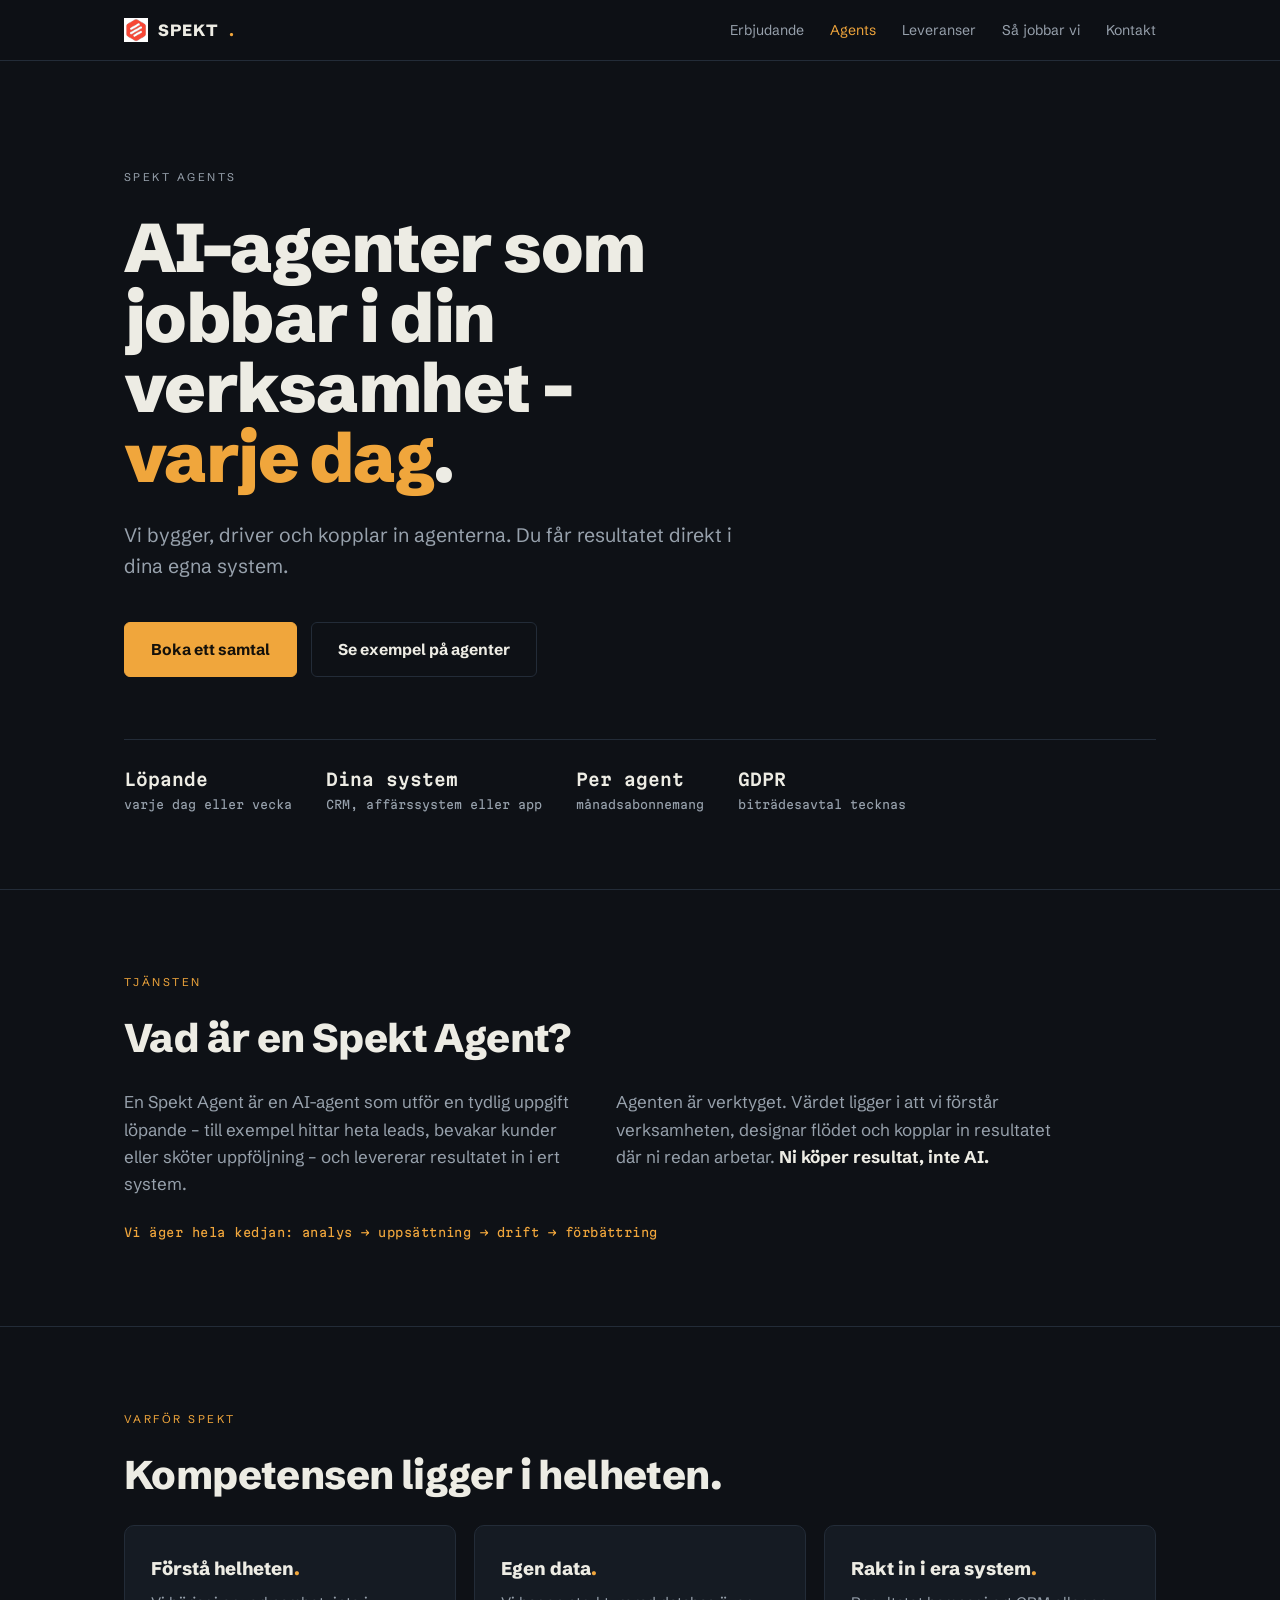
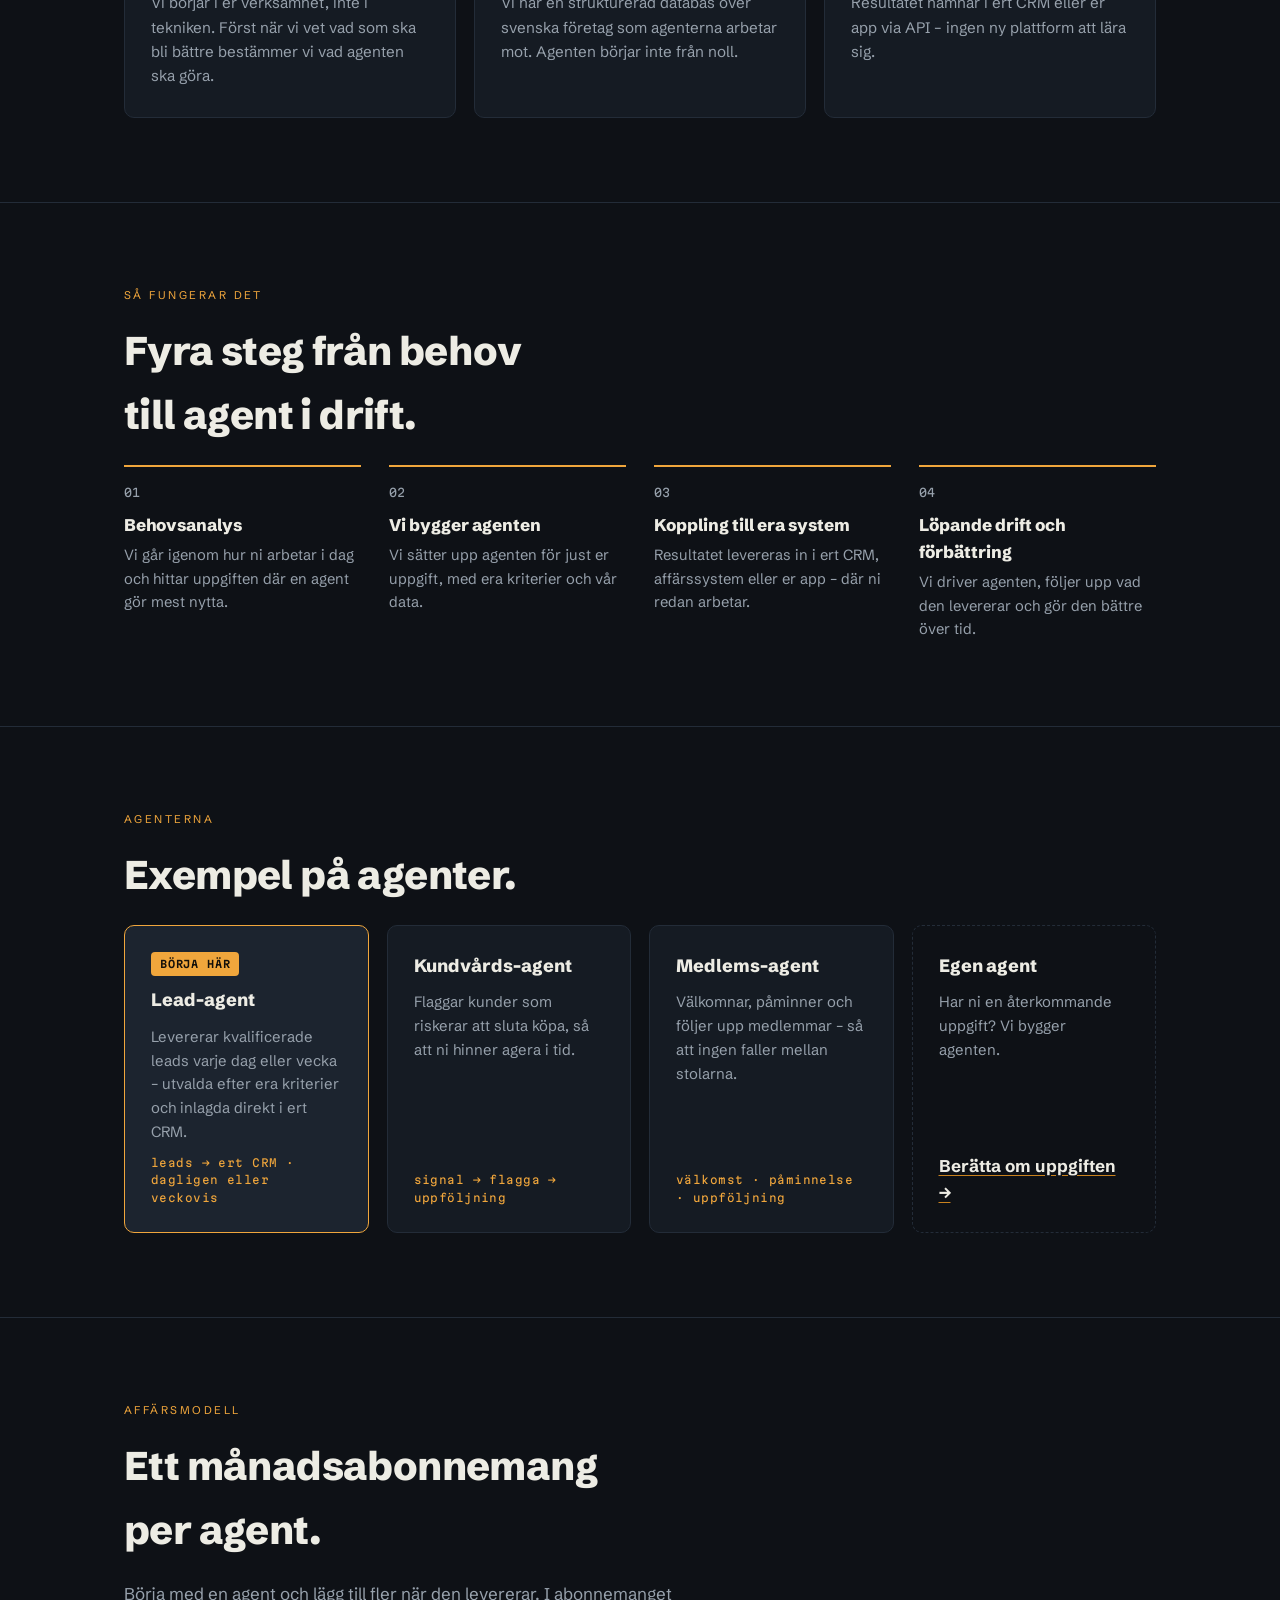
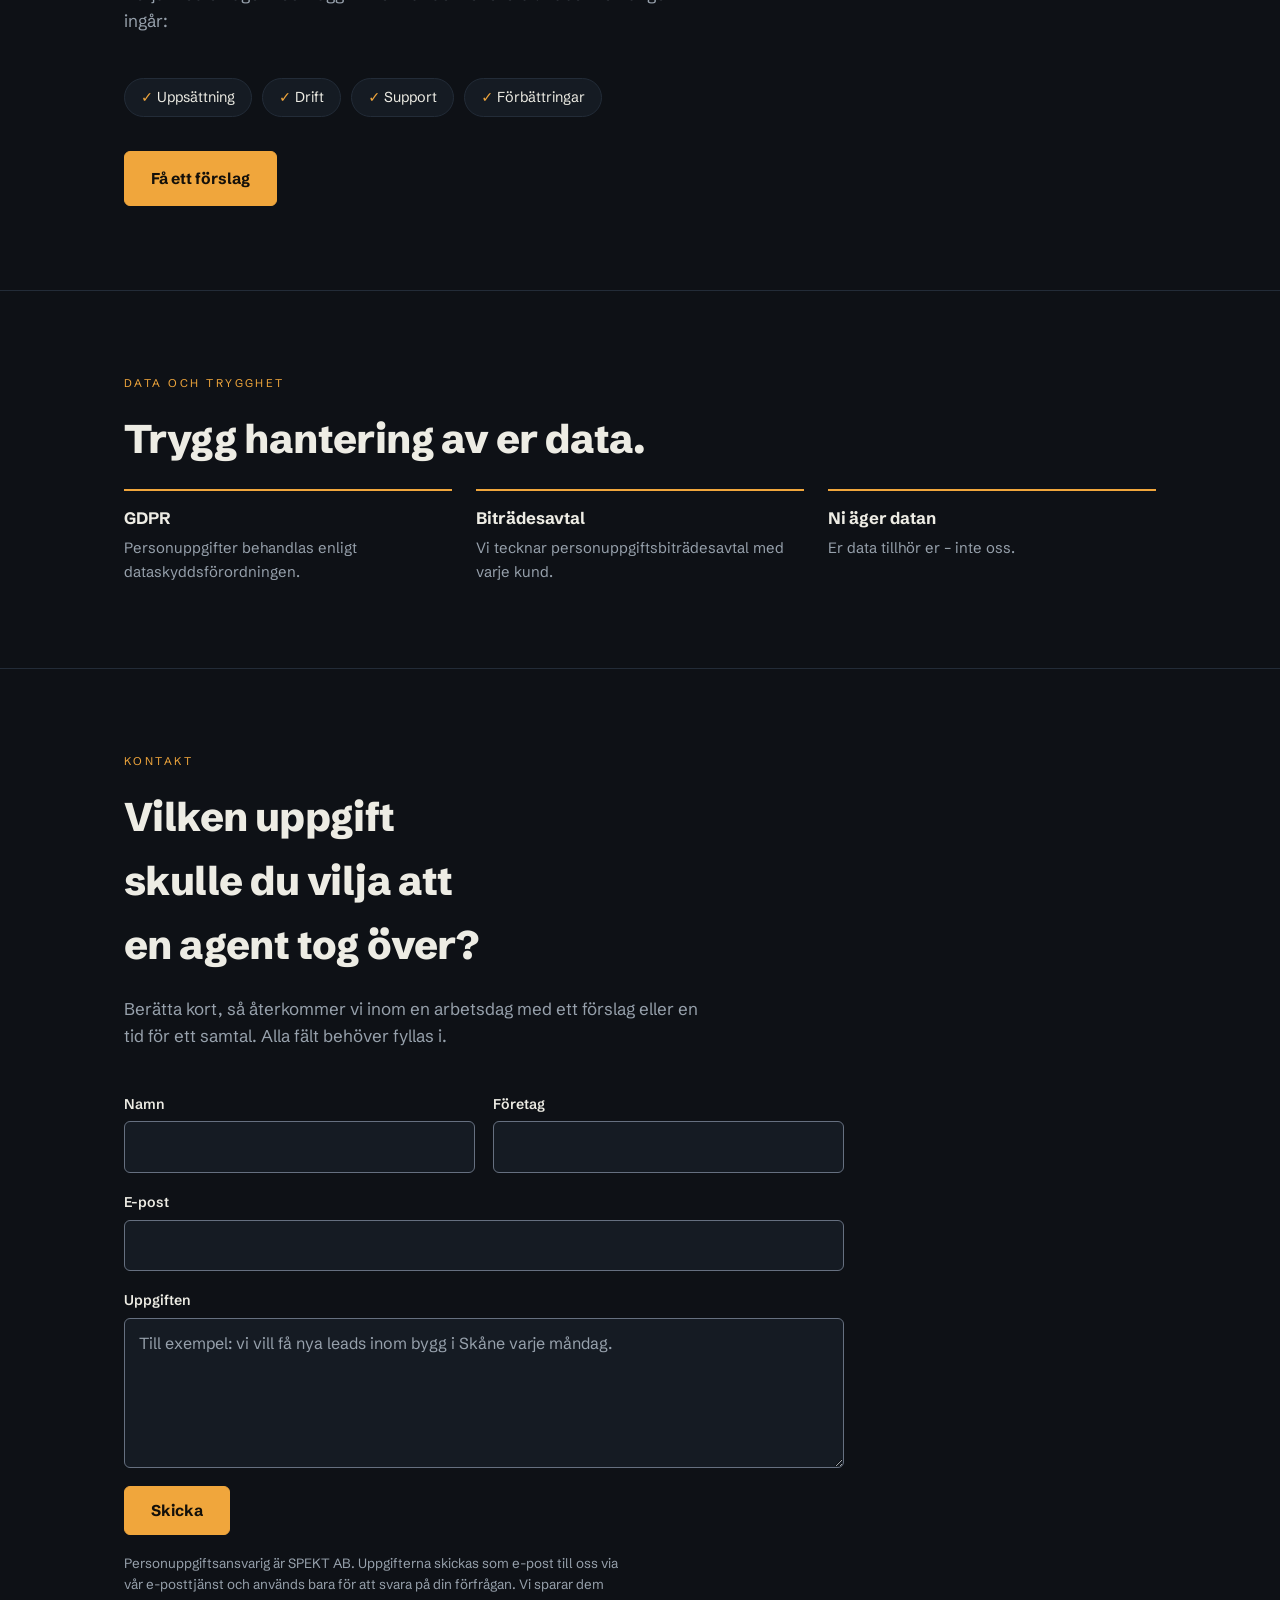
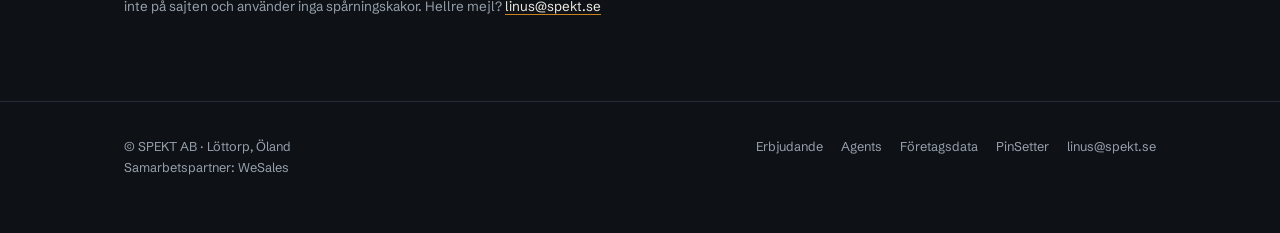
==== agents.html @ f13ee41e "Ny sida /agents: Spekt Agents med kontaktformulär - agents.html enligt specen: hero, tjänsten, varfö" ====
<!doctype html>
<html lang="sv">
<head>
  <meta charset="utf-8">
  <meta name="viewport" content="width=device-width, initial-scale=1">
  <title>Spekt Agents – AI-agenter för svenska företag</title>
  <meta name="description" content="Spekt bygger och driver AI-agenter som levererar resultat direkt i era egna system.">
  <meta property="og:title" content="Spekt Agents – AI-agenter för svenska företag">
  <meta property="og:description" content="Spekt bygger och driver AI-agenter som levererar resultat direkt i era egna system.">
  <meta property="og:url" content="https://spekt.se/agents">
  <meta property="og:type" content="website">
  <meta property="og:locale" content="sv_SE">
  <meta property="og:site_name" content="SPEKT">
  <meta name="theme-color" content="#0E1116">
  <link rel="canonical" href="https://spekt.se/agents">
  <link rel="icon" href="/logga.svg" type="image/svg+xml">
  <link rel="preconnect" href="https://fonts.gstatic.com" crossorigin>
  <link rel="stylesheet" href="https://fonts.googleapis.com/css2?family=Schibsted+Grotesk:ital,wght@0,400..900;1,400..900&family=Martian+Mono:wght@400;600&display=swap">
  <script type="application/ld+json">
  {
    "@context": "https://schema.org",
    "@type": "Service",
    "name": "Spekt Agents",
    "serviceType": "AI-agenter för företag",
    "description": "Spekt bygger och driver AI-agenter som levererar resultat direkt i era egna system.",
    "url": "https://spekt.se/agents",
    "areaServed": "SE",
    "provider": {
      "@type": "ProfessionalService",
      "name": "SPEKT AB",
      "url": "https://spekt.se/",
      "email": "linus@spekt.se"
    }
  }
  </script>
  <script>document.documentElement.classList.add("js")</script>
  <link rel="stylesheet" href="/stil.css">
</head>
<body>

<a class="hoppa" href="#innehall">Hoppa till innehållet</a>

<header class="topp">
  <div class="yta">
    <a class="marke" href="/" aria-label="SPEKT, till startsidan"><img src="/logga.svg" alt="">SPEKT<b>.</b></a>
    <nav class="lankar">
      <a href="/#erbjudande">Erbjudande</a>
      <a href="/agents" aria-current="page">Agents</a>
      <a href="/#byggt">Leveranser</a>
      <a href="/#hur">Så jobbar vi</a>
      <a href="#kontakt">Kontakt</a>
    </nav>
    <button class="burgare" aria-label="Meny" aria-expanded="false" aria-controls="mobilmeny">
      <span></span><span></span><span></span>
    </button>
  </div>
  <nav class="mobilmeny" id="mobilmeny">
    <a href="/#erbjudande">Erbjudande</a>
    <a href="/agents" aria-current="page">Agents</a>
    <a href="/#byggt">Leveranser</a>
    <a href="/#hur">Så jobbar vi</a>
    <a href="#kontakt">Kontakt</a>
  </nav>
</header>

<main id="innehall">

<section class="hero yta">
  <div class="oga">Spekt Agents</div>
  <h1 class="lang in">AI-agenter som jobbar i din verksamhet&nbsp;– <em>varje dag</em>.</h1>
  <p class="ingress in">Vi bygger, driver och kopplar in agenterna. Du får resultatet
  direkt i dina egna system.</p>
  <div class="cta-rad in">
    <a class="knapp" href="#kontakt">Boka ett samtal</a>
    <a class="knapp tunn" href="#exempel">Se exempel på agenter</a>
  </div>
  <div class="bevisrad mono in">
    <span><b>Löpande</b>varje dag eller vecka</span>
    <span><b>Dina system</b>CRM, affärssystem eller app</span>
    <span><b>Per agent</b>månadsabonnemang</span>
    <span><b>GDPR</b>biträdesavtal tecknas</span>
  </div>
</section>

<section class="block" id="vad">
  <div class="yta">
    <div class="blockoga">Tjänsten</div>
    <h2>Vad är en Spekt Agent?</h2>
    <div class="tva">
      <p class="in">En Spekt Agent är en AI-agent som utför en tydlig uppgift löpande – till
      exempel hittar heta leads, bevakar kunder eller sköter uppföljning – och levererar
      resultatet in i ert system.</p>
      <p class="in">Agenten är verktyget. Värdet ligger i att vi förstår verksamheten, designar
      flödet och kopplar in resultatet där ni redan arbetar. <strong>Ni köper resultat, inte AI.</strong></p>
    </div>
    <p class="kedja mono in">Vi äger hela kedjan: analys → uppsättning → drift → förbättring</p>
  </div>
</section>

<section class="block" id="varfor">
  <div class="yta">
    <div class="blockoga">Varför Spekt</div>
    <h2>Kompetensen ligger i helheten.</h2>
    <div class="tre">
      <article class="in">
        <h3>Förstå helheten</h3>
        <p>Vi börjar i er verksamhet, inte i tekniken. Först när vi vet vad som ska bli bättre
        bestämmer vi vad agenten ska göra.</p>
      </article>
      <article class="in">
        <h3>Egen data</h3>
        <p>Vi har en strukturerad databas över svenska företag som agenterna arbetar mot.
        Agenten börjar inte från noll.</p>
      </article>
      <article class="in">
        <h3>Rakt in i era system</h3>
        <p>Resultatet hamnar i ert CRM eller er app via API – ingen ny plattform att lära sig.</p>
      </article>
    </div>
  </div>
</section>

<section class="block" id="hur">
  <div class="yta">
    <div class="blockoga">Så fungerar det</div>
    <h2>Fyra steg från behov till agent i drift.</h2>
    <div class="steg">
      <div class="in"><b>Behovsanalys</b><p>Vi går igenom hur ni arbetar i dag och hittar uppgiften där en agent gör mest nytta.</p></div>
      <div class="in"><b>Vi bygger agenten</b><p>Vi sätter upp agenten för just er uppgift, med era kriterier och vår data.</p></div>
      <div class="in"><b>Koppling till era system</b><p>Resultatet levereras in i ert CRM, affärssystem eller er app – där ni redan arbetar.</p></div>
      <div class="in"><b>Löpande drift och förbättring</b><p>Vi driver agenten, följer upp vad den levererar och gör den bättre över tid.</p></div>
    </div>
  </div>
</section>

<section class="block" id="exempel">
  <div class="yta">
    <div class="blockoga">Agenterna</div>
    <h2>Exempel på agenter.</h2>
    <div class="agenter">
      <article class="forst in">
        <span class="markor mono">Börja här</span>
        <h3>Lead-agent</h3>
        <p>Levererar kvalificerade leads varje dag eller vecka – utvalda efter era kriterier och
        inlagda direkt i ert CRM.</p>
        <div class="stat mono">leads → ert CRM · dagligen eller veckovis</div>
      </article>
      <article class="in">
        <h3>Kundvårds-agent</h3>
        <p>Flaggar kunder som riskerar att sluta köpa, så att ni hinner agera i tid.</p>
        <div class="stat mono">signal → flagga → uppföljning</div>
      </article>
      <article class="in">
        <h3>Medlems-agent</h3>
        <p>Välkomnar, påminner och följer upp medlemmar – så att ingen faller mellan stolarna.</p>
        <div class="stat mono">välkomst · påminnelse · uppföljning</div>
      </article>
      <article class="egen in">
        <h3>Egen agent</h3>
        <p>Har ni en återkommande uppgift? Vi bygger agenten.</p>
        <a href="#kontakt">Berätta om uppgiften →</a>
      </article>
    </div>
  </div>
</section>

<section class="block" id="modell">
  <div class="yta">
    <div class="blockoga">Affärsmodell</div>
    <h2>Ett månadsabonnemang per agent.</h2>
    <p class="blockingress">Börja med en agent och lägg till fler när den levererar. I abonnemanget ingår:</p>
    <ul class="chips in">
      <li>Uppsättning</li>
      <li>Drift</li>
      <li>Support</li>
      <li>Förbättringar</li>
    </ul>
    <div class="cta-rad">
      <a class="knapp" href="#kontakt">Få ett förslag</a>
    </div>
  </div>
</section>

<section class="block" id="trygghet">
  <div class="yta">
    <div class="blockoga">Data och trygghet</div>
    <h2>Trygg hantering av er data.</h2>
    <ul class="trygg">
      <li class="in"><b>GDPR</b>Personuppgifter behandlas enligt dataskyddsförordningen.</li>
      <li class="in"><b>Biträdesavtal</b>Vi tecknar personuppgiftsbiträdesavtal med varje kund.</li>
      <li class="in"><b>Ni äger datan</b>Er data tillhör er – inte oss.</li>
    </ul>
  </div>
</section>

<section class="block kontakt" id="kontakt">
  <div class="yta">
    <div class="blockoga">Kontakt</div>
    <h2>Vilken uppgift skulle du vilja att en agent tog över?</h2>
    <p class="blockingress">Berätta kort, så återkommer vi inom en arbetsdag med ett förslag
    eller en tid för ett samtal. Alla fält behöver fyllas i.</p>
    <form class="formular" id="agentformular" action="/api/kontakt" method="post">
      <div class="falt">
        <label for="f-namn">Namn</label>
        <input id="f-namn" name="namn" type="text" autocomplete="name" required maxlength="120">
      </div>
      <div class="falt">
        <label for="f-foretag">Företag</label>
        <input id="f-foretag" name="foretag" type="text" autocomplete="organization" required maxlength="160">
      </div>
      <div class="falt hel">
        <label for="f-epost">E-post</label>
        <input id="f-epost" name="epost" type="email" autocomplete="email" required maxlength="200"
          pattern="[^\s@<>]+@[^\s@<>]+\.[^\s@<>]{2,}" title="Ange hela e-postadressen, t.ex. namn@foretag.se">
      </div>
      <div class="falt hel">
        <label for="f-meddelande">Uppgiften</label>
        <textarea id="f-meddelande" name="meddelande" required maxlength="4000"
          placeholder="Till exempel: vi vill få nya leads inom bygg i Skåne varje måndag."></textarea>
      </div>
      <div class="honung" aria-hidden="true">
        <label for="f-kontroll">Lämna tomt</label>
        <input id="f-kontroll" name="kontrollfalt" type="text" tabindex="-1" autocomplete="off">
      </div>
      <button class="knapp" type="submit">Skicka</button>
      <p class="formstatus" id="formstatus" role="status" aria-live="polite"></p>
      <p class="forminfo">Personuppgiftsansvarig är SPEKT AB. Uppgifterna skickas som e-post till oss
      via vår e-posttjänst och används bara för att svara på din förfrågan. Vi sparar dem inte på
      sajten och använder inga spårningskakor. Hellre mejl? <a href="mailto:linus@spekt.se">linus@spekt.se</a></p>
    </form>
  </div>
</section>

</main>

<footer class="fot">
  <div class="yta" style="display:flex;justify-content:space-between;gap:20px;flex-wrap:wrap;width:100%">
    <div>© SPEKT AB · Löttorp, Öland<br>Samarbetspartner: <a href="https://wesales.se" rel="noopener">WeSales</a></div>
    <nav aria-label="Sidfot">
      <a href="/#erbjudande">Erbjudande</a>
      <a href="/agents" aria-current="page">Agents</a>
      <a href="https://foretagsdata.spekt.se">Företagsdata</a>
      <a href="https://pinsetter.se">PinSetter</a>
      <a href="mailto:linus@spekt.se">linus@spekt.se</a>
    </nav>
  </div>
</footer>

<script src="/sida.js"></script>
<script>
  // Formuläret postar till /api/kontakt. Går det inte att skicka därifrån
  // (ej konfigurerat, nätverksfel) öppnas ett ifyllt mejl i stället.
  (function () {
    var form = document.getElementById("agentformular");
    var status = document.getElementById("formstatus");
    var knapp = form.querySelector("button[type=submit]");
    var skickar = false;
    var MAILTO_MAX = 1900; // äldre e-postprogram klipper längre mailto-länkar

    function visa(text, typ) {
      status.textContent = text;
      status.className = "formstatus " + typ;
    }

    function mejla(f) {
      var bas = "mailto:linus@spekt.se?subject=" + encodeURIComponent("Spekt Agents – " + f.foretag) + "&body=";
      var sign = "\n\n" + f.namn + "\n" + f.foretag + "\n" + f.epost;
      var text = f.meddelande, kortad = false;
      while ((bas + encodeURIComponent(text + (kortad ? " […]" : "") + sign)).length > MAILTO_MAX) {
        text = text.slice(0, Math.floor(text.length * 0.9));
        kortad = true;
      }
      window.location.href = bas + encodeURIComponent(text + (kortad ? " […]" : "") + sign);
      visa(kortad
        ? "Vi kunde inte skicka härifrån, så ditt e-postprogram öppnas – men meddelandet var för långt för att följa med helt. Klistra in resten innan du skickar, eller mejla linus@spekt.se."
        : "Vi kunde inte skicka härifrån, så ditt e-postprogram öppnas med meddelandet ifyllt. Händer inget? Mejla linus@spekt.se.", "fel");
    }

    form.addEventListener("submit", function (e) {
      e.preventDefault();
      if (skickar) return;
      var f = {
        namn: form.namn.value.trim(),
        foretag: form.foretag.value.trim(),
        epost: form.epost.value.trim(),
        meddelande: form.meddelande.value.trim(),
        kontrollfalt: form.kontrollfalt.value
      };
      // fält med bara blanksteg passerar required — fånga dem här och peka ut fältet
      var tomt = ["namn", "foretag", "meddelande"].filter(function (k) { return !f[k]; })[0];
      if (tomt) {
        visa("Fyll i " + form[tomt].labels[0].textContent.toLowerCase() + ".", "fel");
        form[tomt].focus();
        return;
      }
      skickar = true;
      knapp.setAttribute("aria-disabled", "true");
      visa("Skickar …", "");
      fetch(form.action, {
        method: "POST",
        headers: { "Content-Type": "application/json" },
        body: JSON.stringify(f)
      }).then(function (svar) {
        if (svar.ok) {
          form.reset();
          visa("Tack! Vi hör av oss inom en arbetsdag.", "ok");
        } else if (svar.status === 400) {
          return svar.json().catch(function () { return {}; }).then(function (d) {
            visa(d.fel === "for_langt"
              ? "Något fält är för långt – meddelandet får vara högst 4 000 tecken."
              : "Kontrollera att alla fält är ifyllda och att e-postadressen är rätt skriven.", "fel");
          });
        } else {
          mejla(f);
        }
      }).catch(function () {
        mejla(f);
      }).then(function () {
        skickar = false;
        knapp.removeAttribute("aria-disabled");
      });
    });
  })();
</script>

</body>
</html>
---- stil.css ----
/* Gemensam stil för spekt.se */
:root {
  --grund: #0E1116;
  --yta: #151B23;
  --yta-ljus: #1C242F;
  --linje: #232C38;
  --text: #EDECE4;
  --dov: #97A1AC;
  --accent: #F0A63C;
  --accent-djup: #C9821E;
  --falt-kant: #667080;
  --topp-h: 60px;
}
* { box-sizing: border-box; }
html { scroll-behavior: smooth; }
body {
  margin: 0;
  background: var(--grund);
  color: var(--text);
  font-family: "Schibsted Grotesk", "Helvetica Neue", system-ui, sans-serif;
  font-size: 17px;
  line-height: 1.6;
  -webkit-font-smoothing: antialiased;
}
.mono {
  font-family: "Martian Mono", ui-monospace, Menlo, monospace;
  font-variant-numeric: tabular-nums;
}
.yta { max-width: 1080px; margin: 0 auto; padding: 0 24px; }
a { color: inherit; }
:focus-visible { outline: 2px solid var(--accent); outline-offset: 3px; border-radius: 2px; }

.hoppa {
  position: absolute; left: 12px; top: -60px; z-index: 20;
  background: var(--accent); color: #14100A; padding: 10px 16px; border-radius: 6px;
  font-weight: 700; text-decoration: none;
}
.hoppa:focus { top: 12px; }

/* ------- nav ------- */
header.topp {
  position: sticky; top: 0; z-index: 10;
  background: color-mix(in srgb, var(--grund) 88%, transparent);
  backdrop-filter: blur(10px);
  border-bottom: 1px solid var(--linje);
}
.topp .yta { display: flex; align-items: center; justify-content: space-between; height: var(--topp-h); }
.marke { font-weight: 800; letter-spacing: 0.06em; font-size: 1.02rem; text-decoration: none;
         display: flex; align-items: center; gap: 10px; }
.marke img { height: 24px; width: 24px; }
.marke b { color: var(--accent); }
nav.lankar { display: flex; gap: 26px; font-size: 0.88rem; }
nav.lankar a { color: var(--dov); text-decoration: none; }
nav.lankar a:hover { color: var(--text); }
nav.lankar a[aria-current="page"], .mobilmeny a[aria-current="page"] { color: var(--accent); }

.burgare {
  display: none; width: 44px; height: 44px; margin-right: -8px;
  background: none; border: none; cursor: pointer; padding: 10px;
  flex-direction: column; justify-content: center; gap: 5px;
}
.burgare span {
  display: block; height: 2px; width: 100%; background: var(--text);
  border-radius: 2px; transition: transform 0.22s ease, opacity 0.22s ease;
}
.burgare[aria-expanded="true"] span:nth-child(1) { transform: translateY(7px) rotate(45deg); }
.burgare[aria-expanded="true"] span:nth-child(2) { opacity: 0; }
.burgare[aria-expanded="true"] span:nth-child(3) { transform: translateY(-7px) rotate(-45deg); }

.mobilmeny {
  display: none; border-top: 1px solid var(--linje); background: var(--yta);
}
.mobilmeny a {
  display: block; padding: 16px 24px; text-decoration: none;
  color: var(--text); font-weight: 700; font-size: 1.05rem;
  border-bottom: 1px solid var(--linje);
}
.mobilmeny a:last-child { border-bottom: none; }
.mobilmeny a:active { color: var(--accent); }

@media (max-width: 720px) {
  nav.lankar { display: none; }
  .burgare { display: flex; }
  .mobilmeny.oppen {
    display: block; overflow-y: auto; overscroll-behavior: contain;
    max-height: calc(100vh - var(--topp-h) - 1px);
    max-height: calc(100dvh - var(--topp-h) - 1px);
  }
}
@media (prefers-reduced-motion: reduce) { .burgare span { transition: none; } }

/* ------- hero ------- */
.hero { padding-top: 108px; padding-bottom: 76px; }
.oga {
  font-size: 0.7rem; letter-spacing: 0.22em; text-transform: uppercase;
  color: var(--dov); margin-bottom: 26px;
}
h1 {
  font-size: clamp(2.7rem, 7.5vw, 5.2rem);
  font-weight: 850; font-stretch: 105%;
  line-height: 1.02; letter-spacing: -0.022em;
  margin: 0 0 26px; max-width: 13ch; text-wrap: balance;
}
h1 em { font-style: normal; color: var(--accent); }
.ingress { font-size: 1.22rem; color: var(--dov); max-width: 52ch; margin: 0 0 40px; }
.ingress strong { color: var(--text); font-weight: 600; }
.cta-rad { display: flex; gap: 14px; flex-wrap: wrap; align-items: center; }
.knapp {
  display: inline-block; text-decoration: none; font-weight: 700; font-size: 0.98rem;
  padding: 14px 26px; border-radius: 6px;
  background: var(--accent); color: #14100A; border: 1px solid var(--accent);
  transition: transform 0.15s ease, background 0.15s ease;
}
.knapp:hover { background: #F7B95E; transform: translateY(-1px); }
.knapp.tunn { background: transparent; color: var(--text); border-color: var(--linje); }
.knapp.tunn:hover { border-color: var(--dov); background: var(--yta); }
.bevisrad {
  display: flex; gap: 34px; flex-wrap: wrap;
  margin-top: 62px; padding-top: 26px; border-top: 1px solid var(--linje);
  font-size: 0.72rem; color: var(--dov);
}
.bevisrad span b { display: block; color: var(--text); font-size: 1.05rem; font-weight: 600; margin-bottom: 2px; }

/* ------- sektioner ------- */
section.block { padding: 84px 0; border-top: 1px solid var(--linje); }
.blockoga { font-size: 0.7rem; letter-spacing: 0.22em; text-transform: uppercase; color: var(--accent); margin-bottom: 14px; }
h2 {
  font-size: clamp(1.7rem, 3.6vw, 2.5rem); font-weight: 800; letter-spacing: -0.015em;
  margin: 0 0 18px; max-width: 24ch; text-wrap: balance;
}
.blockingress { color: var(--dov); max-width: 58ch; margin: 0 0 44px; }

.ben { display: grid; grid-template-columns: 3fr 2fr; gap: 18px; }
.ben article {
  background: var(--yta); border: 1px solid var(--linje); border-radius: 10px;
  padding: 30px 28px; display: flex; flex-direction: column;
}
.ben article.forst { border-color: var(--accent-djup); }
.ben .etikett { font-size: 0.68rem; color: var(--accent); letter-spacing: 0.08em; text-transform: uppercase; margin-bottom: 10px; }
.ben h3 { font-size: 1.55rem; font-weight: 850; letter-spacing: 0.01em; margin: 0 0 10px; }
.ben h3::after { content: "."; color: var(--accent); }
.ben p { margin: 0 0 16px; color: var(--dov); font-size: 0.95rem; }
.ben ul { margin: 0; padding: 0; list-style: none; display: grid; gap: 8px; font-size: 0.93rem; }
.ben li { padding-left: 20px; position: relative; }
.ben li::before { content: "→"; position: absolute; left: 0; color: var(--accent); }
.sidorad {
  margin-top: 18px; padding: 18px 22px; border: 1px dashed var(--linje); border-radius: 10px;
  color: var(--dov); font-size: 0.92rem;
}
.sidorad strong { color: var(--text); }
.sidorad a { color: var(--text); text-underline-offset: 3px; text-decoration-color: var(--accent-djup); }
@media (max-width: 760px) { .ben { grid-template-columns: 1fr; } }

.produkter { display: grid; grid-template-columns: repeat(auto-fit, minmax(260px, 1fr)); gap: 18px; }
.produkter .kort {
  display: flex; flex-direction: column; gap: 10px;
  background: var(--yta); border: 1px solid var(--linje); border-radius: 10px;
  padding: 26px; text-decoration: none;
}
.produkter a.kort { transition: transform 0.18s ease, border-color 0.18s ease, background 0.18s ease; }
.produkter a.kort:hover { transform: translateY(-3px); border-color: var(--accent-djup); background: var(--yta-ljus); }
.produkter .namn { font-weight: 800; font-size: 1.12rem; display: flex; justify-content: space-between; align-items: baseline; }
.produkter .namn::after { content: "↗"; color: var(--accent); font-size: 0.9rem; }
.produkter .kort.stilla .namn::after { content: ""; }
.produkter p { margin: 0; color: var(--dov); font-size: 0.92rem; flex: 1; }
.produkter .stat { font-size: 0.68rem; color: var(--accent); letter-spacing: 0.04em; }

.steg { display: grid; grid-template-columns: repeat(auto-fit, minmax(220px, 1fr)); gap: 28px; counter-reset: s; }
.steg div { counter-increment: s; border-top: 2px solid var(--accent); padding-top: 16px; }
.steg div::before {
  content: "0" counter(s);
  font-family: "Martian Mono", ui-monospace, monospace;
  font-size: 0.72rem; color: var(--dov); display: block; margin-bottom: 10px;
}
.steg b { display: block; font-size: 1.06rem; font-weight: 800; margin-bottom: 6px; }
.steg p { margin: 0; font-size: 0.92rem; color: var(--dov); }

.om { display: grid; gap: 16px; max-width: 62ch; }
.om p { margin: 0; color: var(--dov); }
.om p strong { color: var(--text); }

.kontakt { text-align: left; }
.kontakt h2 { max-width: 18ch; }
.kontakt .mejl { color: var(--dov); font-size: 0.9rem; margin-top: 22px; }
.kontakt .mejl a { color: var(--text); text-decoration: underline; text-decoration-color: var(--accent-djup); text-underline-offset: 4px; }

footer.fot {
  border-top: 1px solid var(--linje); padding: 34px 0 56px;
  display: flex; justify-content: space-between; gap: 20px; flex-wrap: wrap;
  font-size: 0.8rem; color: var(--dov);
}
footer.fot nav { display: flex; gap: 18px; flex-wrap: wrap; }
footer.fot a { color: var(--dov); text-decoration: none; }
footer.fot a:hover { color: var(--text); }

/* ------- agents ------- */
h1.lang { font-size: clamp(2.3rem, 6.2vw, 4.3rem); max-width: 17ch; }
.kedja { font-size: 0.74rem; color: var(--accent); letter-spacing: 0.04em; margin: 26px 0 0; }

.tva { display: grid; grid-template-columns: 1fr 1fr; gap: 20px 44px; max-width: 940px; }
.tva p { margin: 0; color: var(--dov); }
.tva strong { color: var(--text); }
@media (max-width: 760px) { .tva { grid-template-columns: 1fr; } }

.tre { display: grid; grid-template-columns: repeat(auto-fit, minmax(240px, 1fr)); gap: 18px; }
.tre article { background: var(--yta); border: 1px solid var(--linje); border-radius: 10px; padding: 28px 26px; }
.tre h3 { font-size: 1.15rem; font-weight: 800; margin: 0 0 8px; }
.tre h3::after { content: "."; color: var(--accent); }
.tre p { margin: 0; color: var(--dov); font-size: 0.95rem; }

.agenter { display: grid; grid-template-columns: repeat(auto-fit, minmax(240px, 1fr)); gap: 18px; }
.agenter article {
  display: flex; flex-direction: column; gap: 10px;
  background: var(--yta); border: 1px solid var(--linje); border-radius: 10px; padding: 26px;
}
.agenter article.forst { border-color: var(--accent); background: var(--yta-ljus); }
.agenter article.egen { background: transparent; border-style: dashed; }
.agenter h3 { margin: 0; font-size: 1.12rem; font-weight: 800; }
.agenter p { margin: 0; color: var(--dov); font-size: 0.93rem; flex: 1; }
.agenter .stat { font-size: 0.68rem; color: var(--accent); letter-spacing: 0.04em; }
.agenter .egen a { color: var(--text); font-weight: 700; text-underline-offset: 3px; text-decoration-color: var(--accent-djup); }
.markor {
  align-self: flex-start; font-size: 0.64rem; letter-spacing: 0.08em; text-transform: uppercase;
  background: var(--accent); color: #14100A; padding: 4px 9px; border-radius: 4px; font-weight: 600;
}

.chips { list-style: none; padding: 0; margin: 0 0 34px; display: flex; flex-wrap: wrap; gap: 10px; }
.chips li { border: 1px solid var(--linje); background: var(--yta); border-radius: 999px; padding: 7px 16px; font-size: 0.9rem; }
.chips li::before { content: "✓ "; color: var(--accent); }

.trygg { list-style: none; padding: 0; margin: 0; display: grid; grid-template-columns: repeat(auto-fit, minmax(220px, 1fr)); gap: 24px; }
.trygg li { border-top: 2px solid var(--accent); padding-top: 14px; color: var(--dov); font-size: 0.93rem; }
.trygg b { display: block; color: var(--text); font-size: 1.04rem; margin-bottom: 4px; }

/* ------- formulär ------- */
.formular { display: grid; grid-template-columns: 1fr 1fr; gap: 18px; max-width: 720px; }
.falt { display: flex; flex-direction: column; gap: 6px; }
.falt.hel { grid-column: 1 / -1; }
.falt label { font-size: 0.88rem; font-weight: 600; }
.falt input, .falt textarea {
  font: inherit; font-size: 1rem; color: var(--text);
  background: var(--yta); border: 1px solid var(--falt-kant); border-radius: 6px;
  padding: 12px 14px; min-height: 48px; width: 100%;
}
.falt textarea { min-height: 150px; resize: vertical; }
.falt input:hover, .falt textarea:hover { border-color: var(--dov); }
.falt input:focus-visible, .falt textarea:focus-visible { outline: 2px solid var(--accent); outline-offset: 1px; }
.falt textarea::placeholder { color: var(--dov); opacity: 1; }
button.knapp { font-family: inherit; cursor: pointer; }
button.knapp[aria-disabled="true"] { opacity: 0.6; cursor: progress; transform: none; }
.formular .knapp { justify-self: start; }
.forminfo { grid-column: 1 / -1; margin: 0; font-size: 0.84rem; color: var(--dov); max-width: 62ch; }
.forminfo a { color: var(--text); text-underline-offset: 3px; text-decoration-color: var(--accent-djup); }
.formstatus { grid-column: 1 / -1; margin: 0; font-size: 0.98rem; font-weight: 600; }
.formstatus:empty + .forminfo { margin-top: -18px; }
.formstatus.ok { color: #A6D995; }
.formstatus.fel { color: #F4AE98; }
.honung { position: absolute; left: -10000px; width: 1px; height: 1px; overflow: hidden; }
@media (max-width: 620px) { .formular { grid-template-columns: 1fr; } }

/* ------- rörelse ------- */
.js .in {
  opacity: 0; transform: translateY(14px); transition: opacity 0.55s ease, transform 0.55s ease;
  animation: visa 0s 3s forwards;
}
.js .in.syns { opacity: 1; transform: none; }
@keyframes visa { to { opacity: 1; transform: none; } }
@media (prefers-reduced-motion: reduce) {
  html { scroll-behavior: auto; }
  .js .in { opacity: 1; transform: none; transition: none; animation: none; }
  .knapp, .produkter a.kort { transition: none; }
}
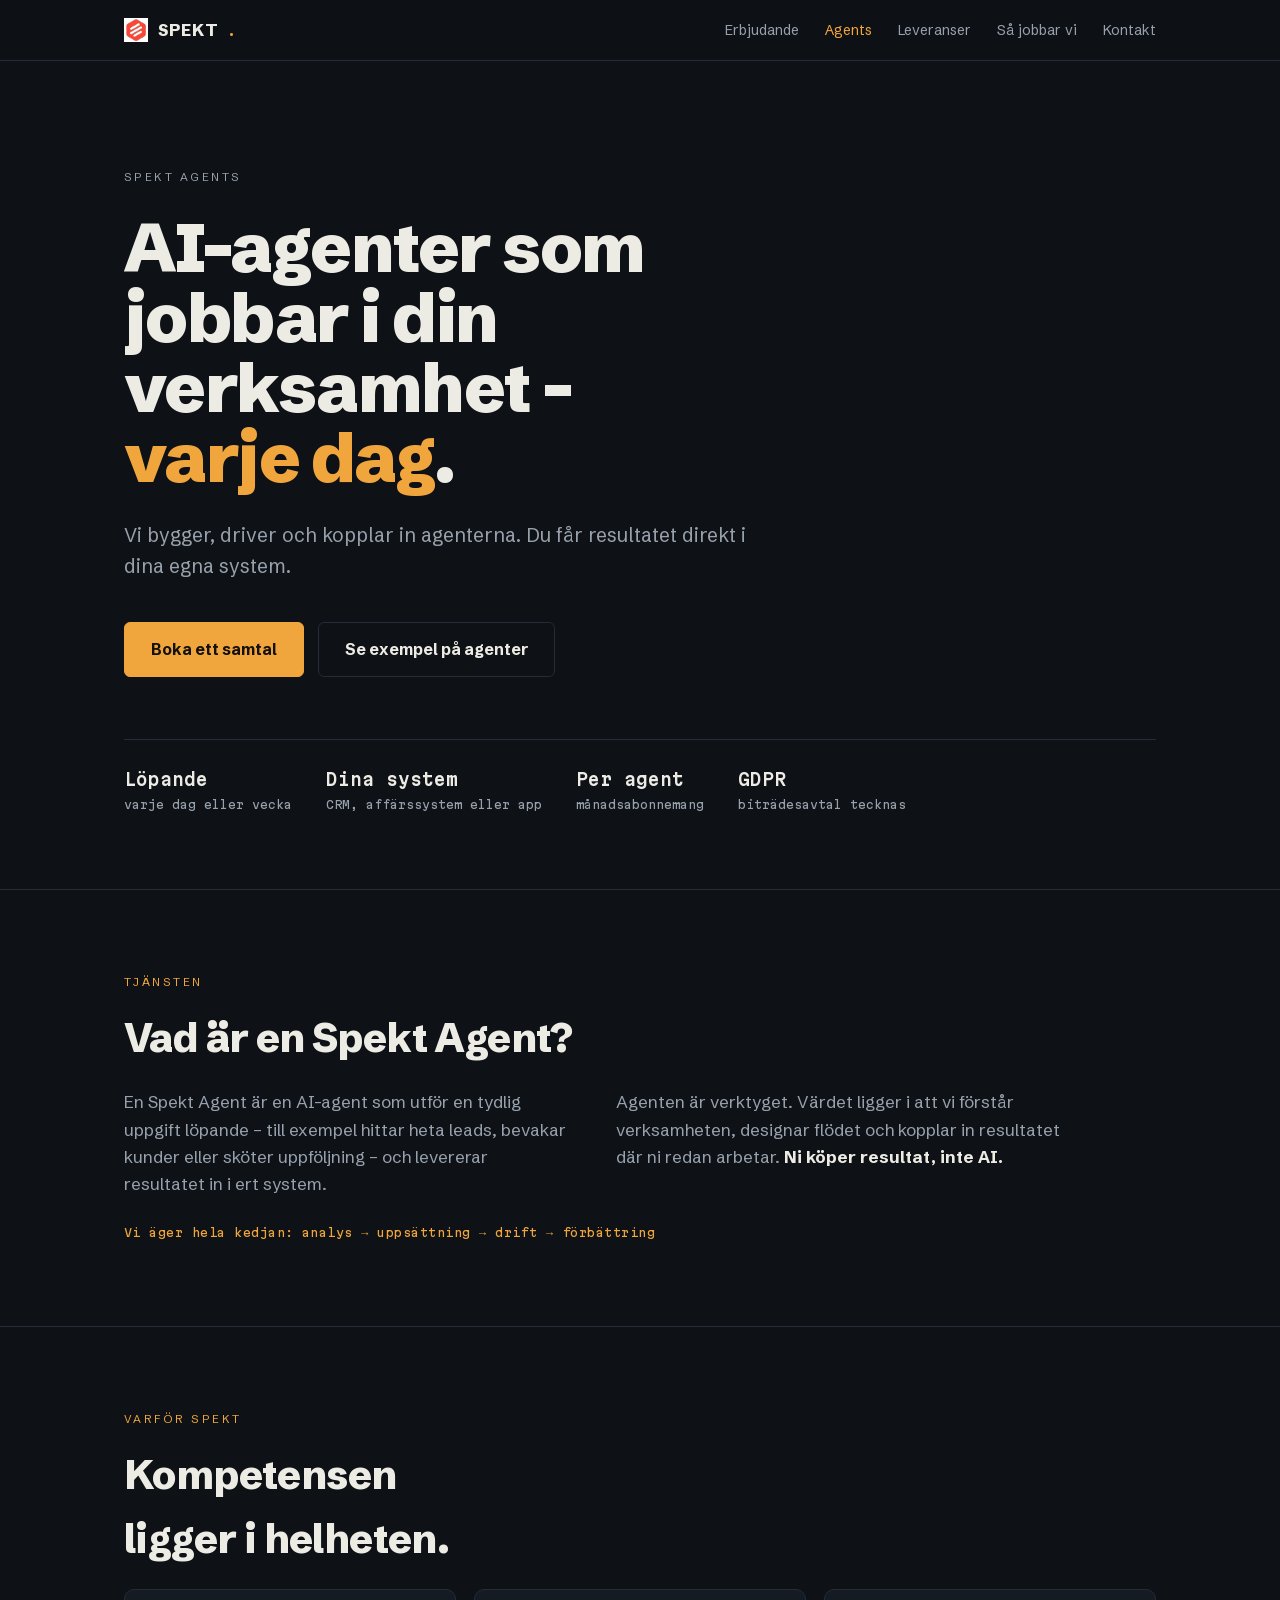
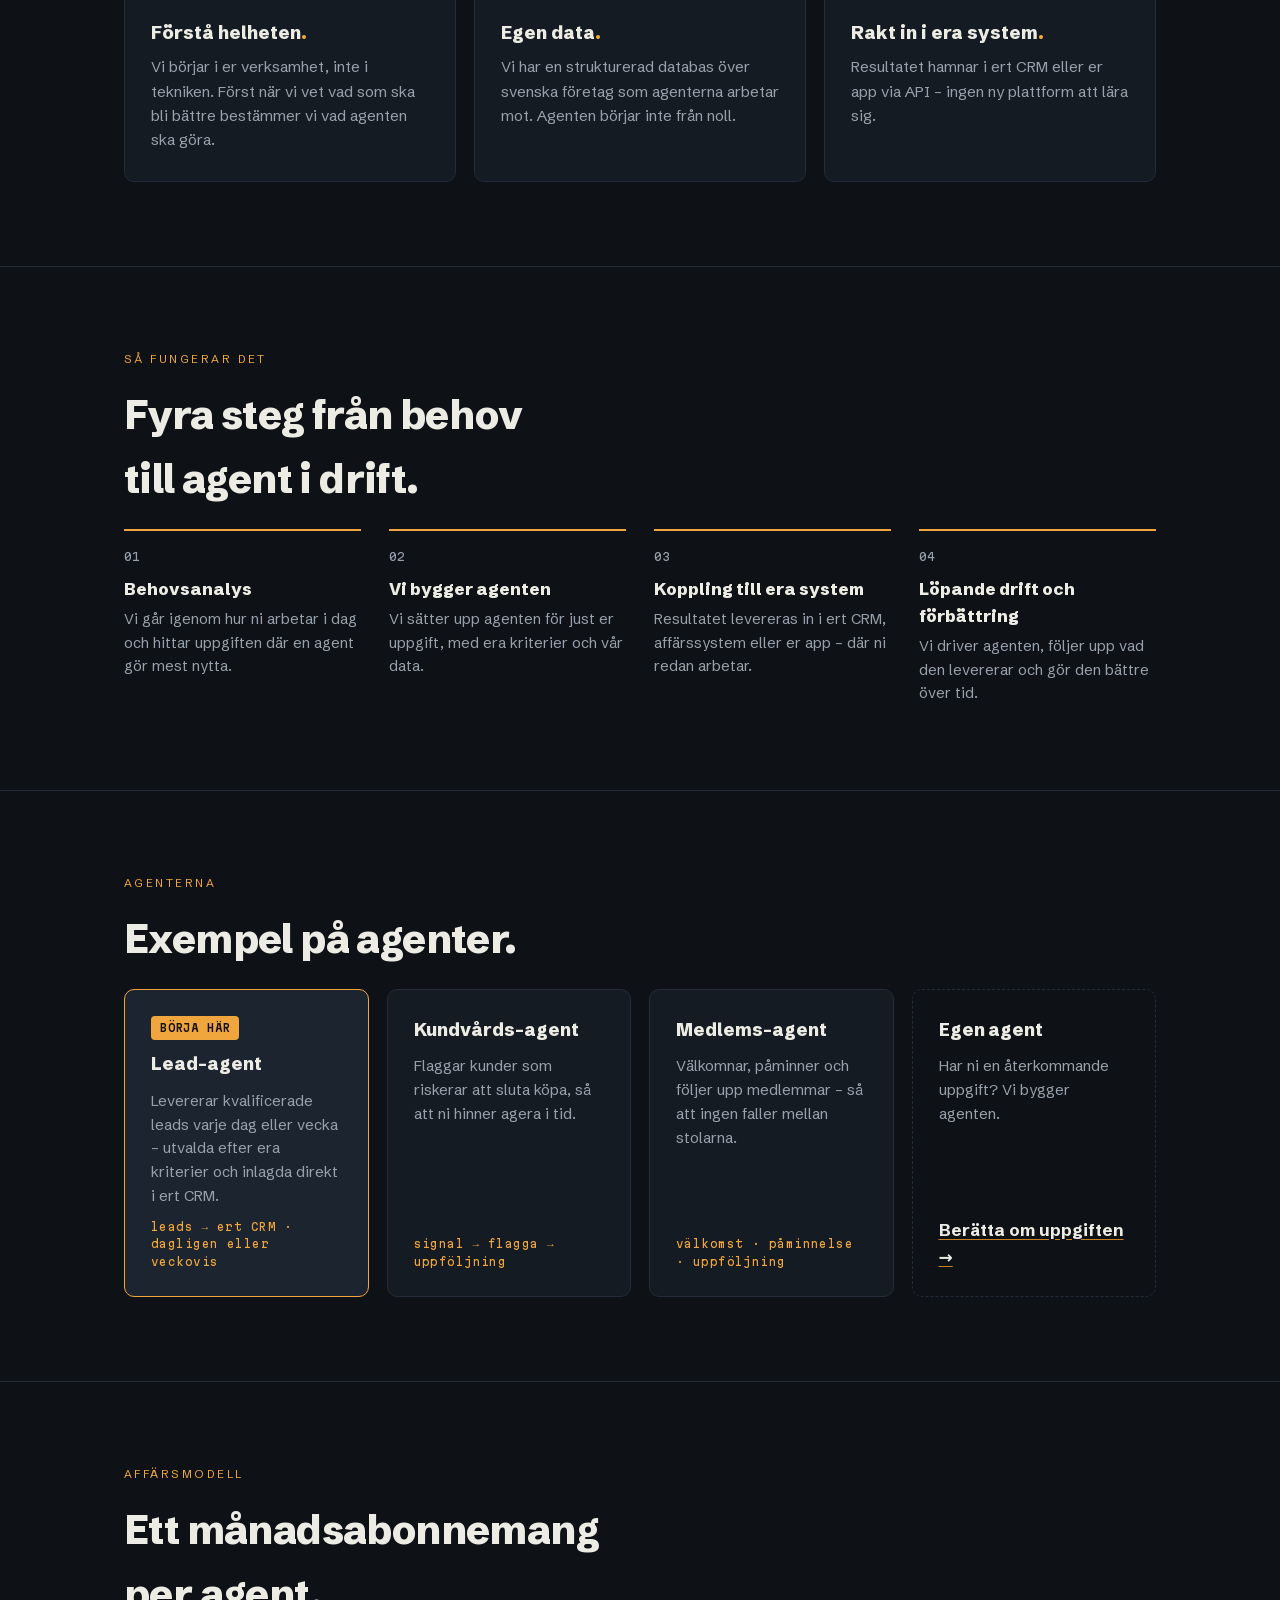
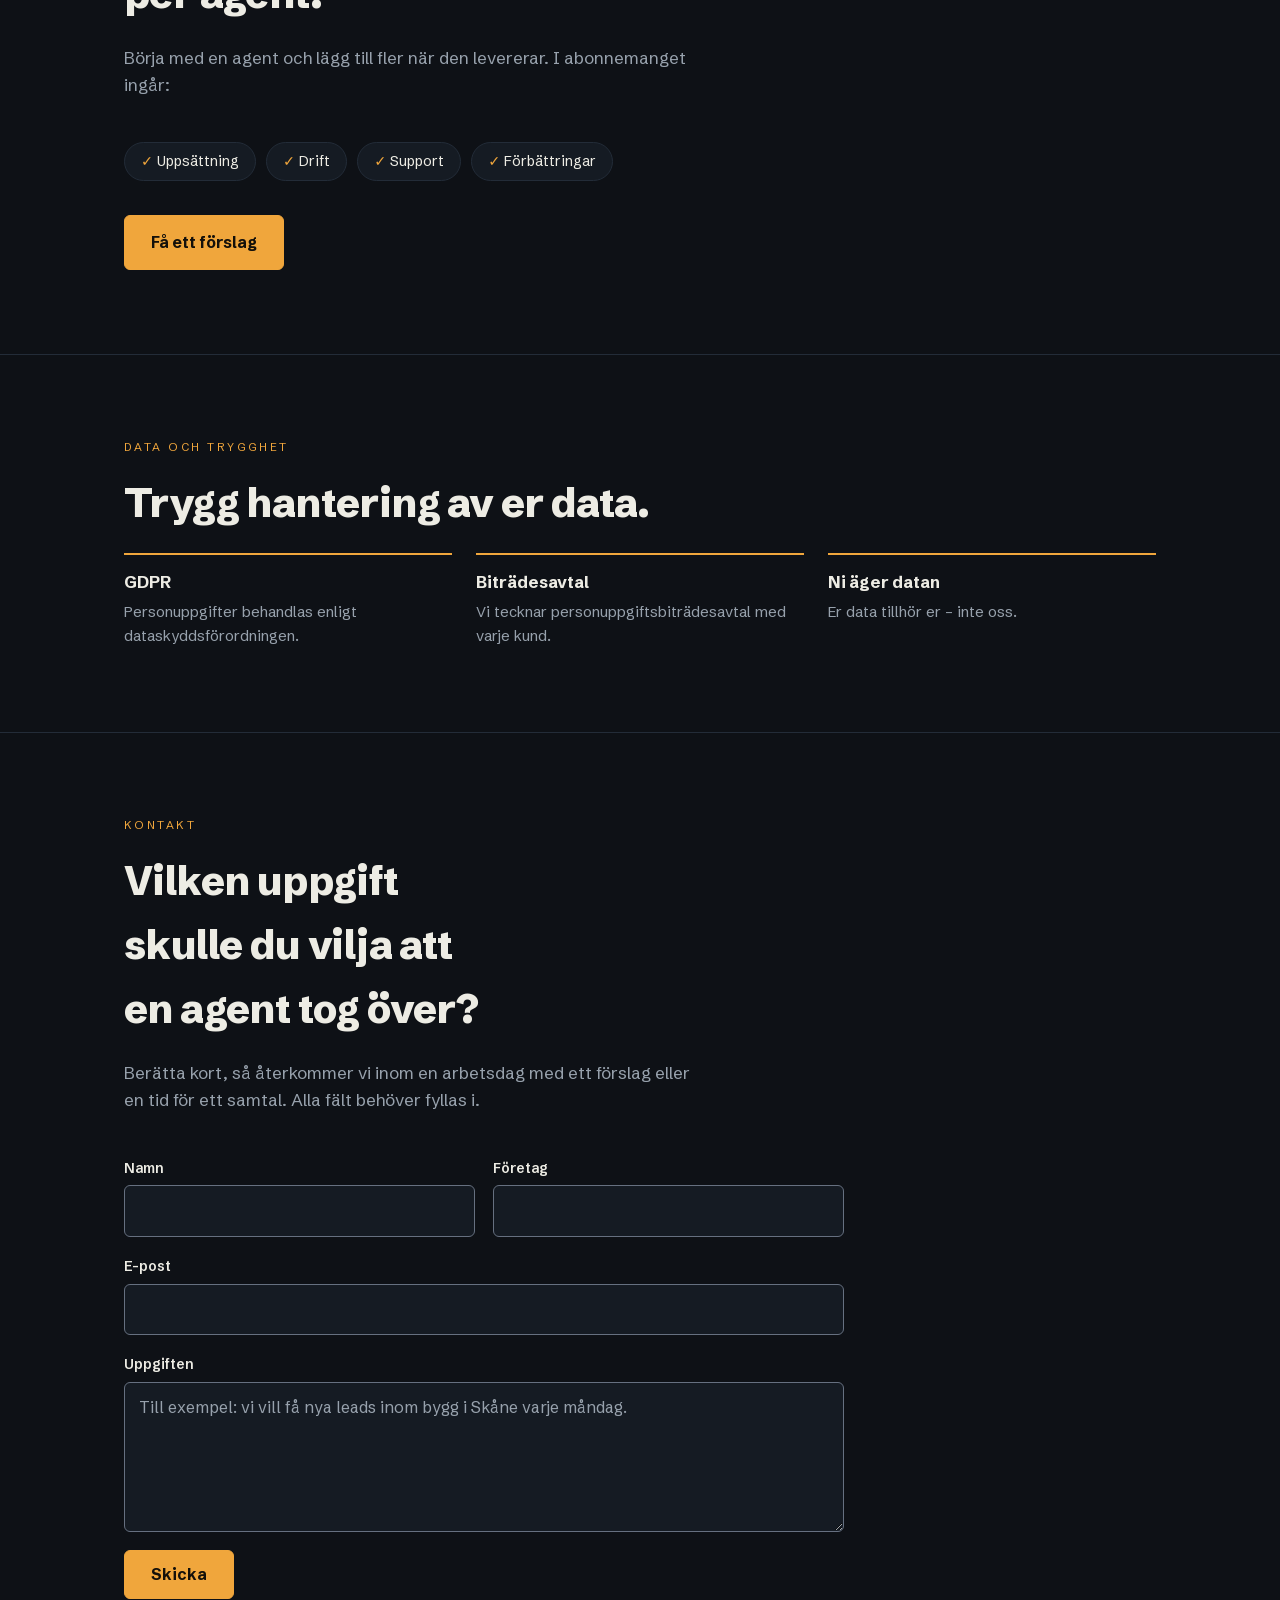
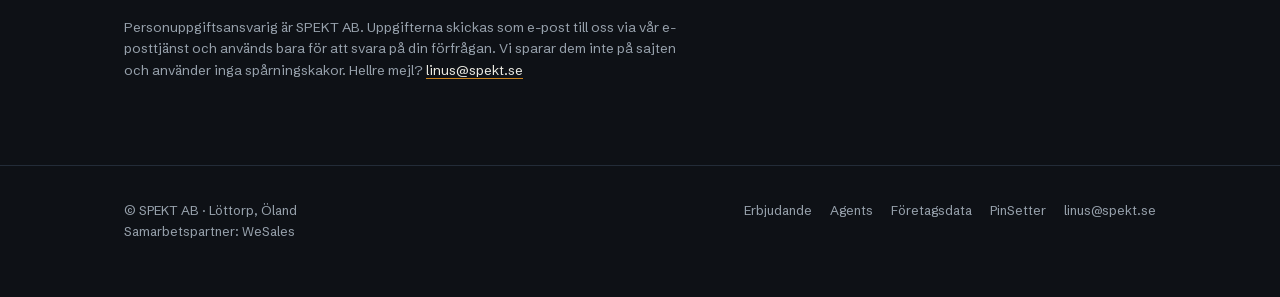
==== commit 83b3112e: "Typsnitten på sajten i stället för Google Fonts Schibsted Grotesk (400–900, upprätt) och Martian Mon" ====
--- a/agents.html
+++ b/agents.html
@@ -14,8 +14,7 @@
   <meta name="theme-color" content="#0E1116">
   <link rel="canonical" href="https://spekt.se/agents">
   <link rel="icon" href="/logga.svg" type="image/svg+xml">
-  <link rel="preconnect" href="https://fonts.gstatic.com" crossorigin>
-  <link rel="stylesheet" href="https://fonts.googleapis.com/css2?family=Schibsted+Grotesk:ital,wght@0,400..900;1,400..900&family=Martian+Mono:wght@400;600&display=swap">
+  <link rel="preload" href="/typsnitt/schibsted-grotesk-latin.woff2" as="font" type="font/woff2" crossorigin>
   <script type="application/ld+json">
   {
     "@context": "https://schema.org",
--- a/stil.css
+++ b/stil.css
@@ -1,4 +1,22 @@
 /* Gemensam stil för spekt.se */
+
+/* Typsnitten ligger på sajten (OFL, licenser i /typsnitt/) — inga anrop till tredje part.
+   Latin räcker för svenska; övriga tecken faller tillbaka på systemtypsnittet. */
+@font-face {
+  font-family: "Schibsted Grotesk";
+  font-style: normal;
+  font-weight: 400 900;
+  font-display: swap;
+  src: url("/typsnitt/schibsted-grotesk-latin.woff2") format("woff2");
+}
+@font-face {
+  font-family: "Martian Mono";
+  font-style: normal;
+  font-weight: 400 600;
+  font-display: swap;
+  src: url("/typsnitt/martian-mono-latin.woff2") format("woff2");
+}
+
 :root {
   --grund: #0E1116;
   --yta: #151B23;
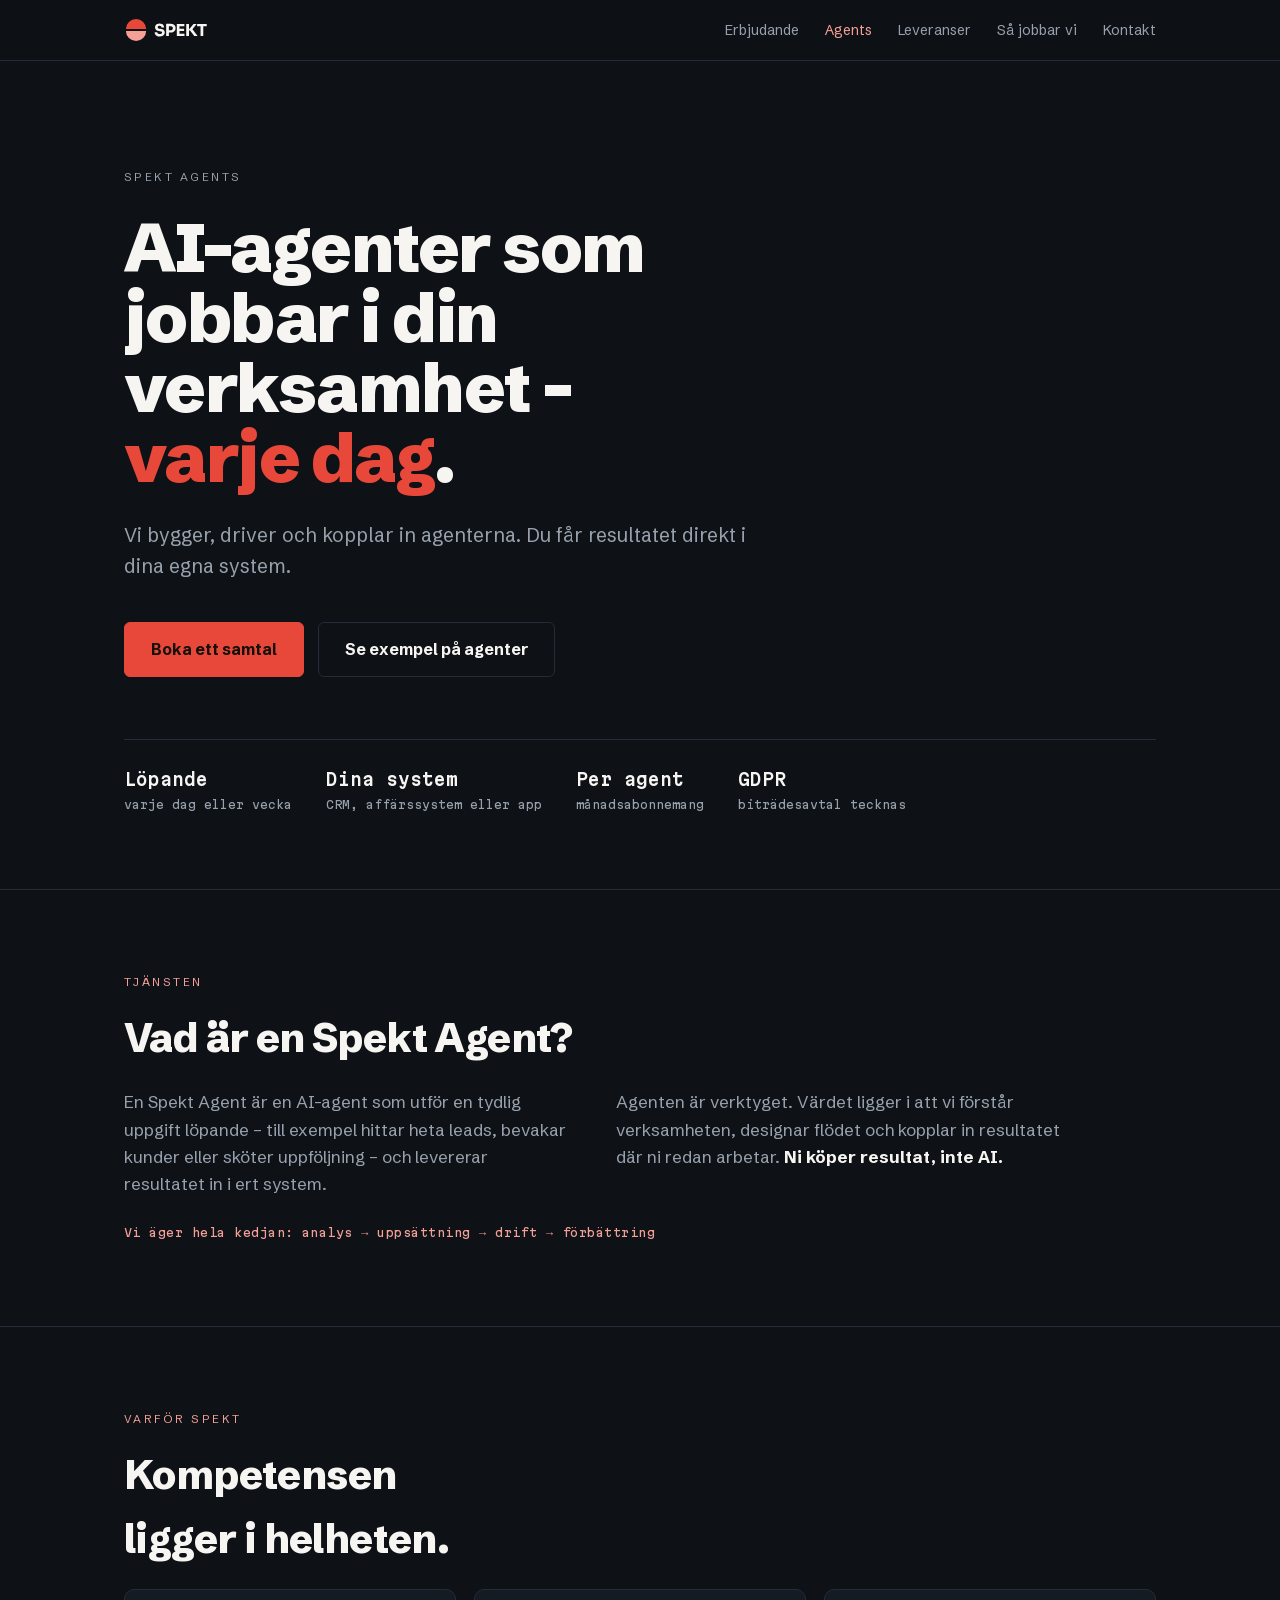
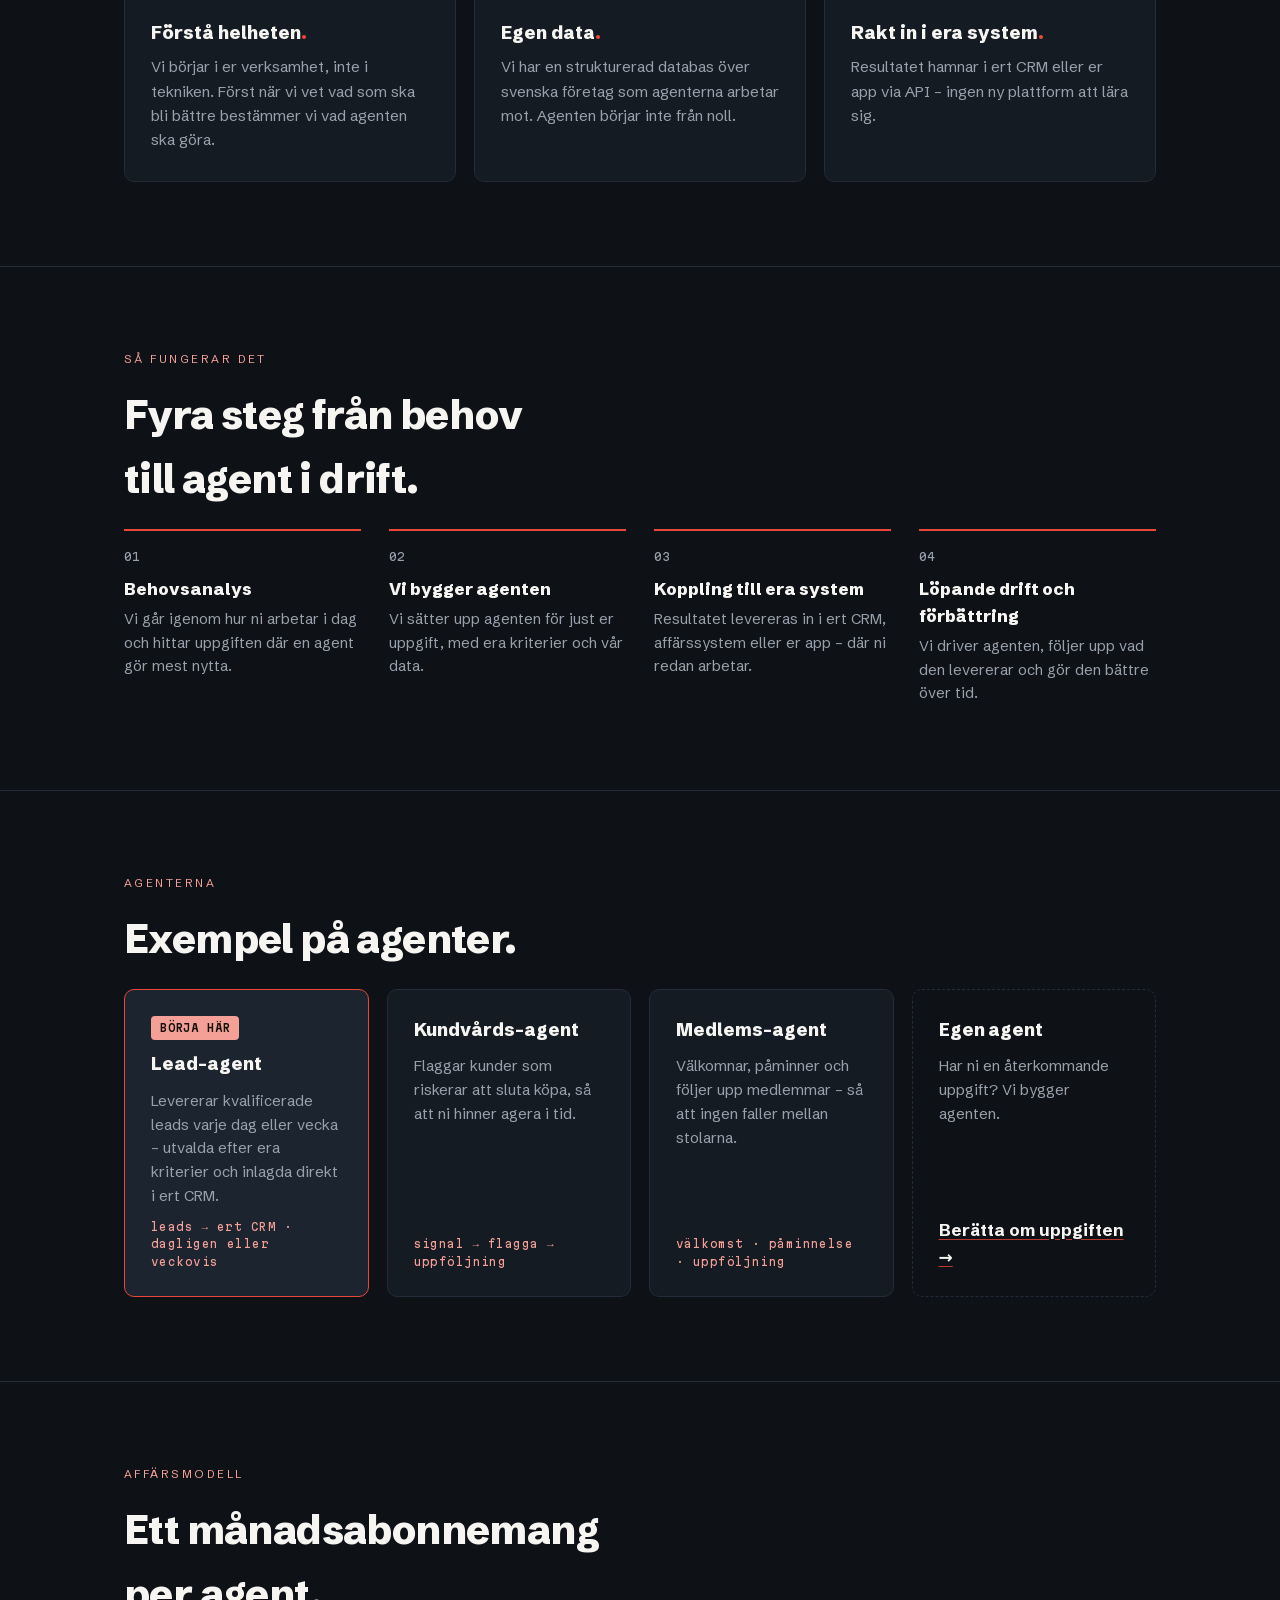
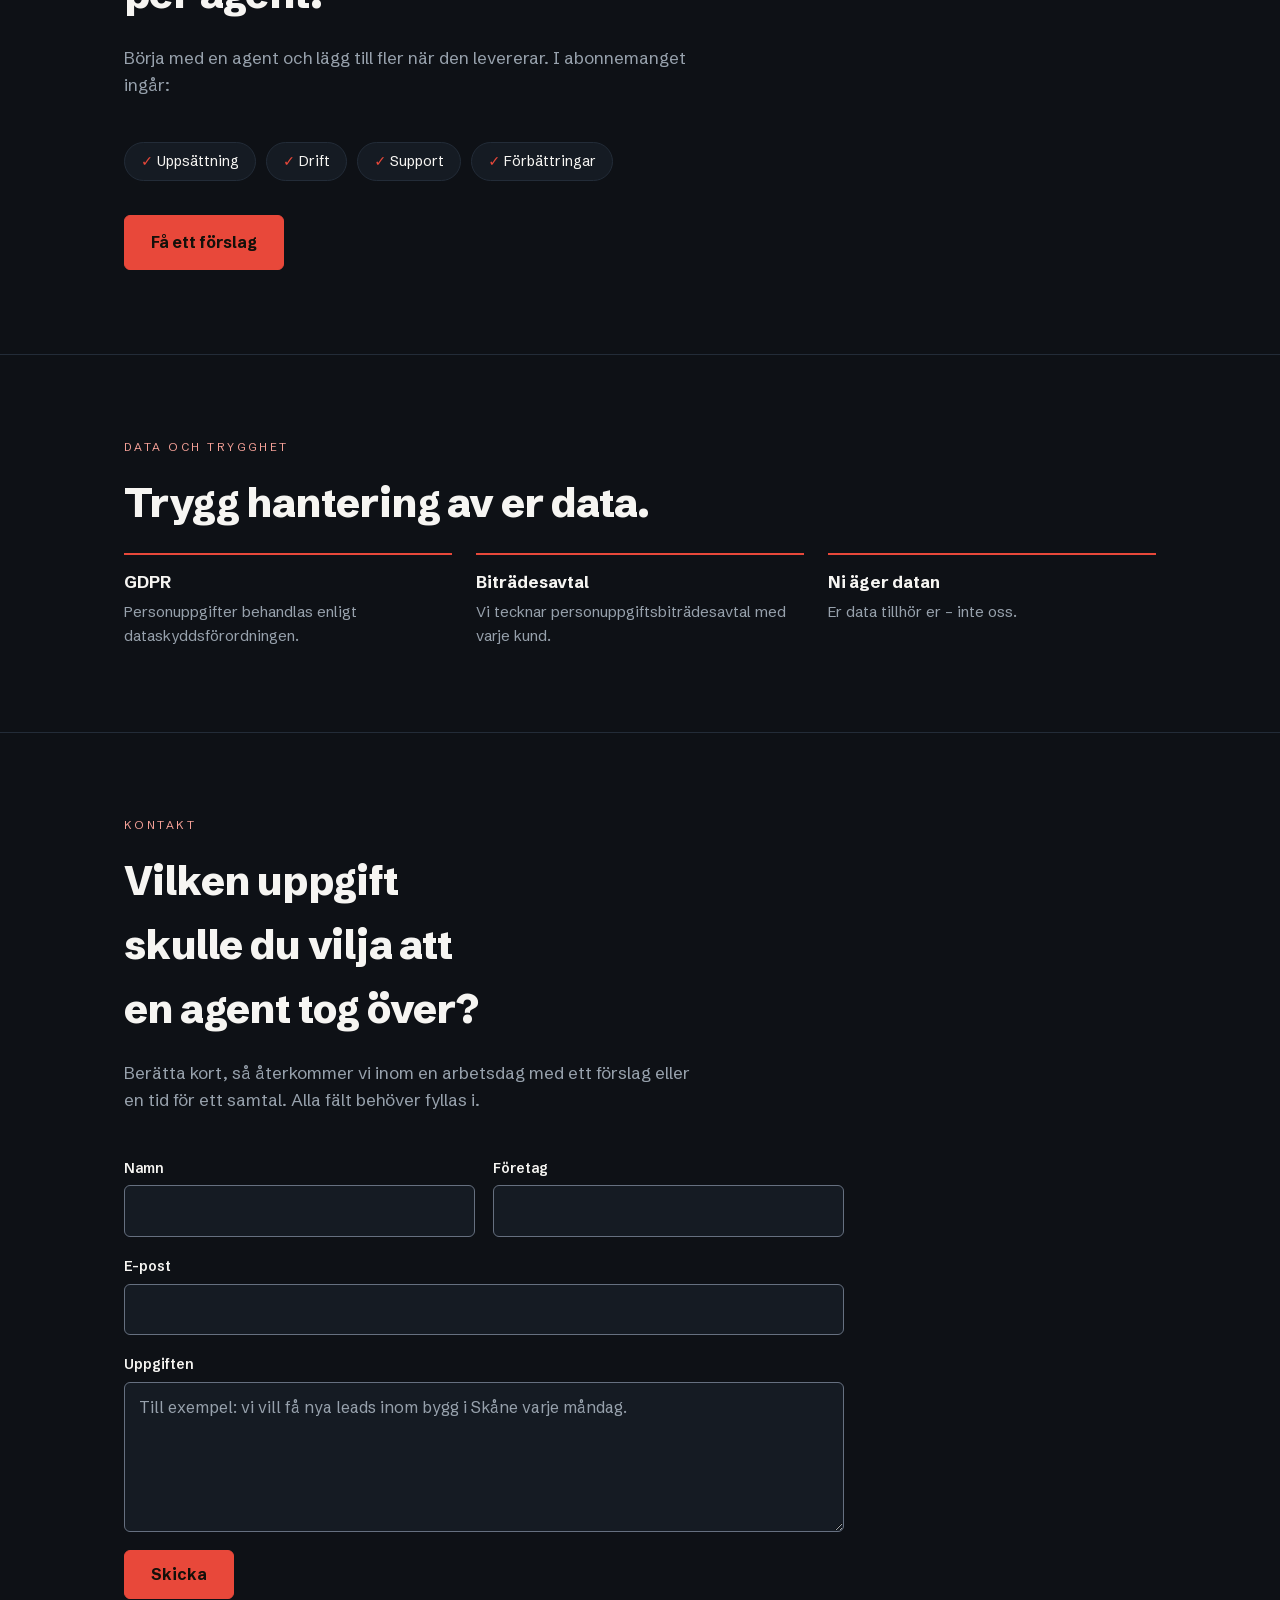
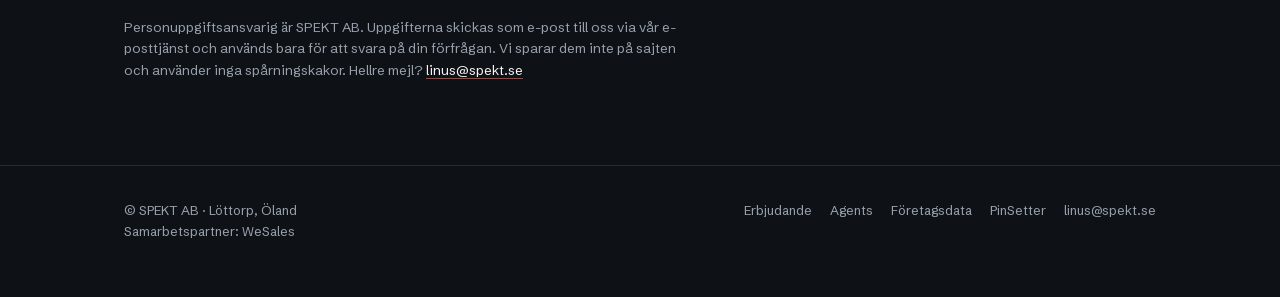
==== commit b84148bc: "SPEKT-loggorna och färgerna från loggan, som på SpaceView Från iCloud-mappen LOGGOR 2026/Loggo SPEKT" ====
--- a/agents.html
+++ b/agents.html
@@ -11,9 +11,16 @@
   <meta property="og:type" content="website">
   <meta property="og:locale" content="sv_SE">
   <meta property="og:site_name" content="SPEKT">
+  <meta property="og:image" content="https://spekt.se/delningsbild.png">
+  <meta property="og:image:width" content="1200">
+  <meta property="og:image:height" content="630">
+  <meta property="og:image:alt" content="SPEKT – Behovsanpassade lösningar">
+  <meta name="twitter:card" content="summary_large_image">
   <meta name="theme-color" content="#0E1116">
   <link rel="canonical" href="https://spekt.se/agents">
-  <link rel="icon" href="/logga.svg" type="image/svg+xml">
+  <link rel="icon" href="/favicon.ico" sizes="48x48">
+  <link rel="icon" href="/favicon.svg" type="image/svg+xml">
+  <link rel="apple-touch-icon" href="/apple-touch-icon.png">
   <link rel="preload" href="/typsnitt/schibsted-grotesk-latin.woff2" as="font" type="font/woff2" crossorigin>
   <script type="application/ld+json">
   {
@@ -28,6 +35,7 @@
       "@type": "ProfessionalService",
       "name": "SPEKT AB",
       "url": "https://spekt.se/",
+      "logo": "https://spekt.se/logga-512.png",
       "email": "linus@spekt.se"
     }
   }
@@ -41,7 +49,7 @@
 
 <header class="topp">
   <div class="yta">
-    <a class="marke" href="/" aria-label="SPEKT, till startsidan"><img src="/logga.svg" alt="">SPEKT<b>.</b></a>
+    <a class="marke" href="/" aria-label="SPEKT, till startsidan"><img src="/logga-liggande.svg" alt="SPEKT" width="85" height="26"></a>
     <nav class="lankar">
       <a href="/#erbjudande">Erbjudande</a>
       <a href="/agents" aria-current="page">Agents</a>
--- a/stil.css
+++ b/stil.css
@@ -22,10 +22,12 @@
   --yta: #151B23;
   --yta-ljus: #1C242F;
   --linje: #232C38;
-  --text: #EDECE4;
+  --text: #F6F5F2;         /* loggans benvita text */
   --dov: #97A1AC;
-  --accent: #F0A63C;
-  --accent-djup: #C9821E;
+  /* färgerna från loggan, samma som SpaceView */
+  --accent: #E8483A;       /* loggans röda halva: knappar, ramar, markeringar */
+  --accent-djup: #B8392D;  /* mörkare röd: understrykningar, kanter vid hovring */
+  --accent-ljus: #F4A097;  /* loggans laxrosa halva: liten text på mörk botten (bättre kontrast än rött) */
   --falt-kant: #667080;
   --topp-h: 60px;
 }
@@ -47,6 +49,7 @@
 .yta { max-width: 1080px; margin: 0 auto; padding: 0 24px; }
 a { color: inherit; }
 :focus-visible { outline: 2px solid var(--accent); outline-offset: 3px; border-radius: 2px; }
+::selection { background: var(--accent); color: #14100A; }
 
 .hoppa {
   position: absolute; left: 12px; top: -60px; z-index: 20;
@@ -63,14 +66,12 @@
   border-bottom: 1px solid var(--linje);
 }
 .topp .yta { display: flex; align-items: center; justify-content: space-between; height: var(--topp-h); }
-.marke { font-weight: 800; letter-spacing: 0.06em; font-size: 1.02rem; text-decoration: none;
-         display: flex; align-items: center; gap: 10px; }
-.marke img { height: 24px; width: 24px; }
-.marke b { color: var(--accent); }
+.marke { display: flex; align-items: center; text-decoration: none; }
+.marke img { display: block; height: 26px; width: auto; }
 nav.lankar { display: flex; gap: 26px; font-size: 0.88rem; }
 nav.lankar a { color: var(--dov); text-decoration: none; }
 nav.lankar a:hover { color: var(--text); }
-nav.lankar a[aria-current="page"], .mobilmeny a[aria-current="page"] { color: var(--accent); }
+nav.lankar a[aria-current="page"], .mobilmeny a[aria-current="page"] { color: var(--accent-ljus); }
 
 .burgare {
   display: none; width: 44px; height: 44px; margin-right: -8px;
@@ -94,7 +95,7 @@
   border-bottom: 1px solid var(--linje);
 }
 .mobilmeny a:last-child { border-bottom: none; }
-.mobilmeny a:active { color: var(--accent); }
+.mobilmeny a:active { color: var(--accent-ljus); }
 
 @media (max-width: 720px) {
   nav.lankar { display: none; }
@@ -129,7 +130,7 @@
   background: var(--accent); color: #14100A; border: 1px solid var(--accent);
   transition: transform 0.15s ease, background 0.15s ease;
 }
-.knapp:hover { background: #F7B95E; transform: translateY(-1px); }
+.knapp:hover { background: var(--accent-ljus); border-color: var(--accent-ljus); transform: translateY(-1px); }
 .knapp.tunn { background: transparent; color: var(--text); border-color: var(--linje); }
 .knapp.tunn:hover { border-color: var(--dov); background: var(--yta); }
 .bevisrad {
@@ -141,7 +142,7 @@
 
 /* ------- sektioner ------- */
 section.block { padding: 84px 0; border-top: 1px solid var(--linje); }
-.blockoga { font-size: 0.7rem; letter-spacing: 0.22em; text-transform: uppercase; color: var(--accent); margin-bottom: 14px; }
+.blockoga { font-size: 0.7rem; letter-spacing: 0.22em; text-transform: uppercase; color: var(--accent-ljus); margin-bottom: 14px; }
 h2 {
   font-size: clamp(1.7rem, 3.6vw, 2.5rem); font-weight: 800; letter-spacing: -0.015em;
   margin: 0 0 18px; max-width: 24ch; text-wrap: balance;
@@ -154,7 +155,7 @@
   padding: 30px 28px; display: flex; flex-direction: column;
 }
 .ben article.forst { border-color: var(--accent-djup); }
-.ben .etikett { font-size: 0.68rem; color: var(--accent); letter-spacing: 0.08em; text-transform: uppercase; margin-bottom: 10px; }
+.ben .etikett { font-size: 0.68rem; color: var(--accent-ljus); letter-spacing: 0.08em; text-transform: uppercase; margin-bottom: 10px; }
 .ben h3 { font-size: 1.55rem; font-weight: 850; letter-spacing: 0.01em; margin: 0 0 10px; }
 .ben h3::after { content: "."; color: var(--accent); }
 .ben p { margin: 0 0 16px; color: var(--dov); font-size: 0.95rem; }
@@ -181,7 +182,7 @@
 .produkter .namn::after { content: "↗"; color: var(--accent); font-size: 0.9rem; }
 .produkter .kort.stilla .namn::after { content: ""; }
 .produkter p { margin: 0; color: var(--dov); font-size: 0.92rem; flex: 1; }
-.produkter .stat { font-size: 0.68rem; color: var(--accent); letter-spacing: 0.04em; }
+.produkter .stat { font-size: 0.68rem; color: var(--accent-ljus); letter-spacing: 0.04em; }
 
 .steg { display: grid; grid-template-columns: repeat(auto-fit, minmax(220px, 1fr)); gap: 28px; counter-reset: s; }
 .steg div { counter-increment: s; border-top: 2px solid var(--accent); padding-top: 16px; }
@@ -213,7 +214,7 @@
 
 /* ------- agents ------- */
 h1.lang { font-size: clamp(2.3rem, 6.2vw, 4.3rem); max-width: 17ch; }
-.kedja { font-size: 0.74rem; color: var(--accent); letter-spacing: 0.04em; margin: 26px 0 0; }
+.kedja { font-size: 0.74rem; color: var(--accent-ljus); letter-spacing: 0.04em; margin: 26px 0 0; }
 
 .tva { display: grid; grid-template-columns: 1fr 1fr; gap: 20px 44px; max-width: 940px; }
 .tva p { margin: 0; color: var(--dov); }
@@ -235,11 +236,11 @@
 .agenter article.egen { background: transparent; border-style: dashed; }
 .agenter h3 { margin: 0; font-size: 1.12rem; font-weight: 800; }
 .agenter p { margin: 0; color: var(--dov); font-size: 0.93rem; flex: 1; }
-.agenter .stat { font-size: 0.68rem; color: var(--accent); letter-spacing: 0.04em; }
+.agenter .stat { font-size: 0.68rem; color: var(--accent-ljus); letter-spacing: 0.04em; }
 .agenter .egen a { color: var(--text); font-weight: 700; text-underline-offset: 3px; text-decoration-color: var(--accent-djup); }
 .markor {
   align-self: flex-start; font-size: 0.64rem; letter-spacing: 0.08em; text-transform: uppercase;
-  background: var(--accent); color: #14100A; padding: 4px 9px; border-radius: 4px; font-weight: 600;
+  background: var(--accent-ljus); color: #14100A; padding: 4px 9px; border-radius: 4px; font-weight: 600;
 }
 
 .chips { list-style: none; padding: 0; margin: 0 0 34px; display: flex; flex-wrap: wrap; gap: 10px; }
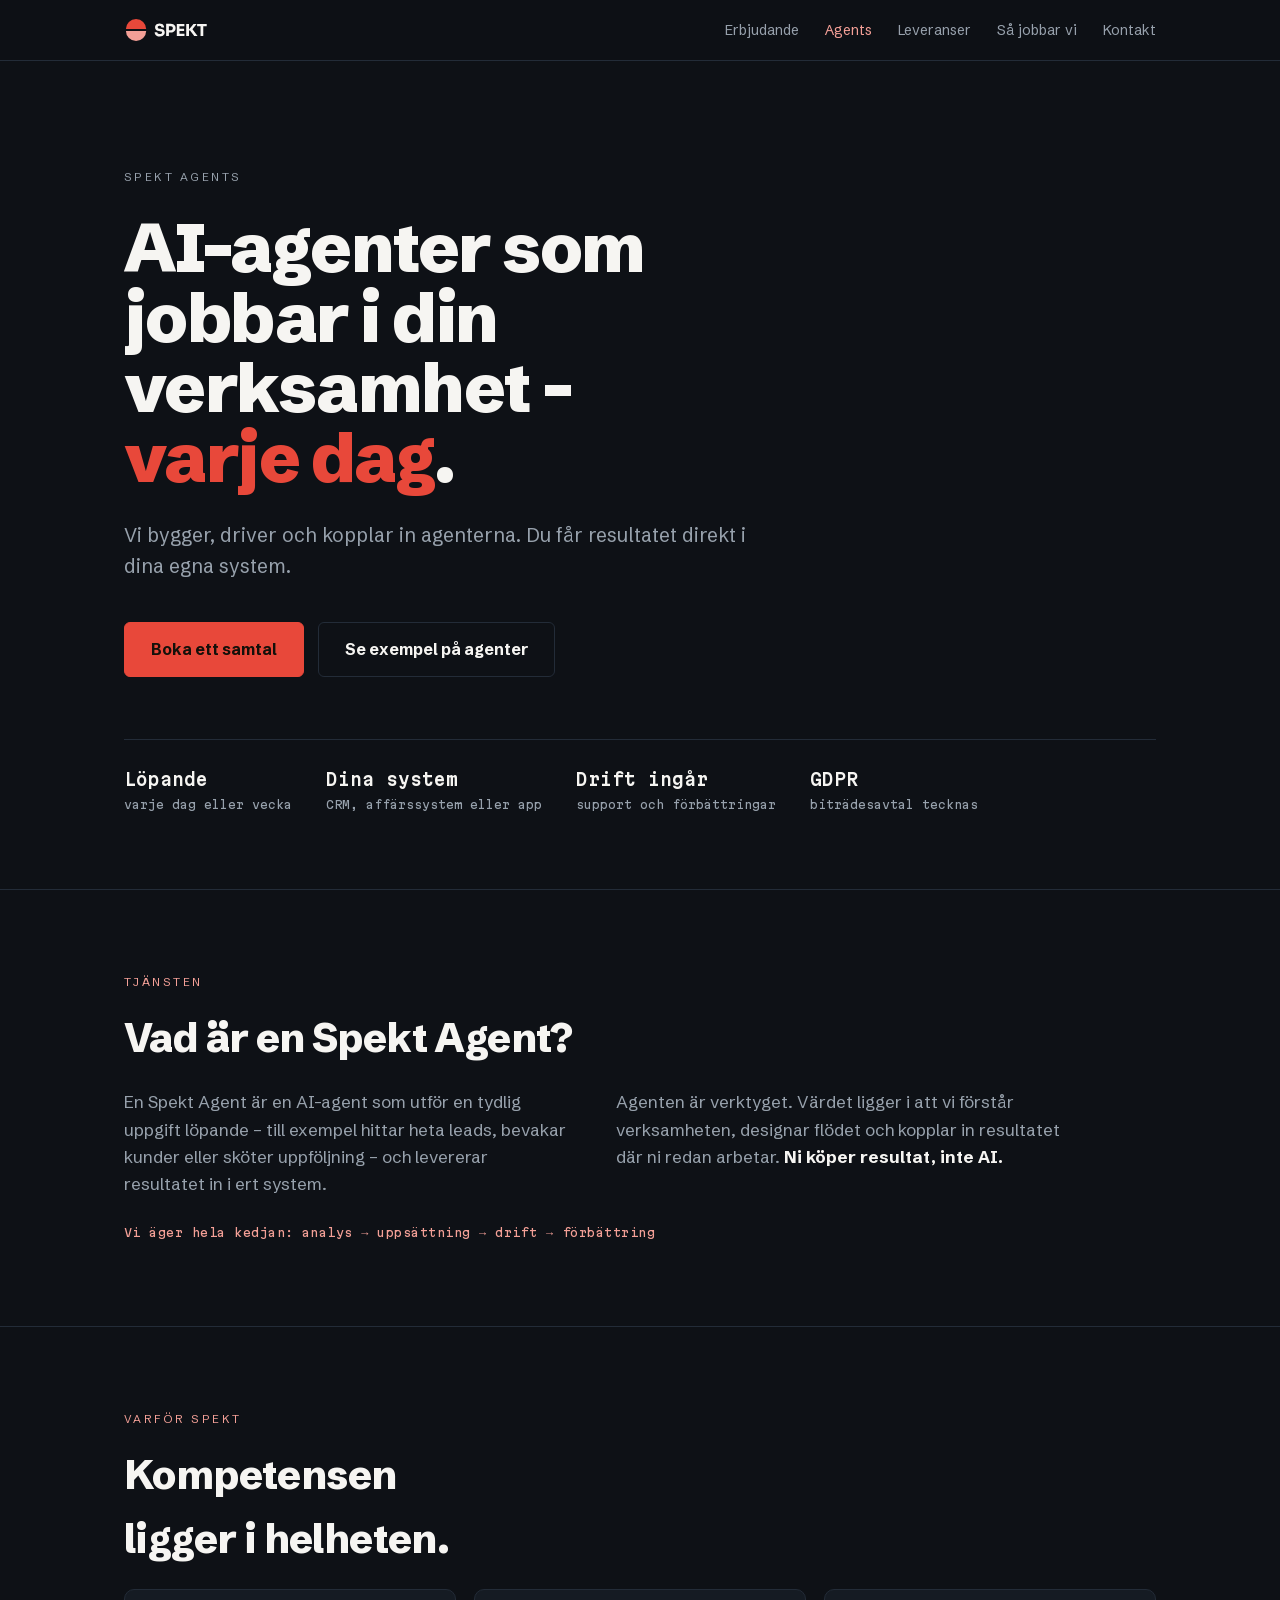
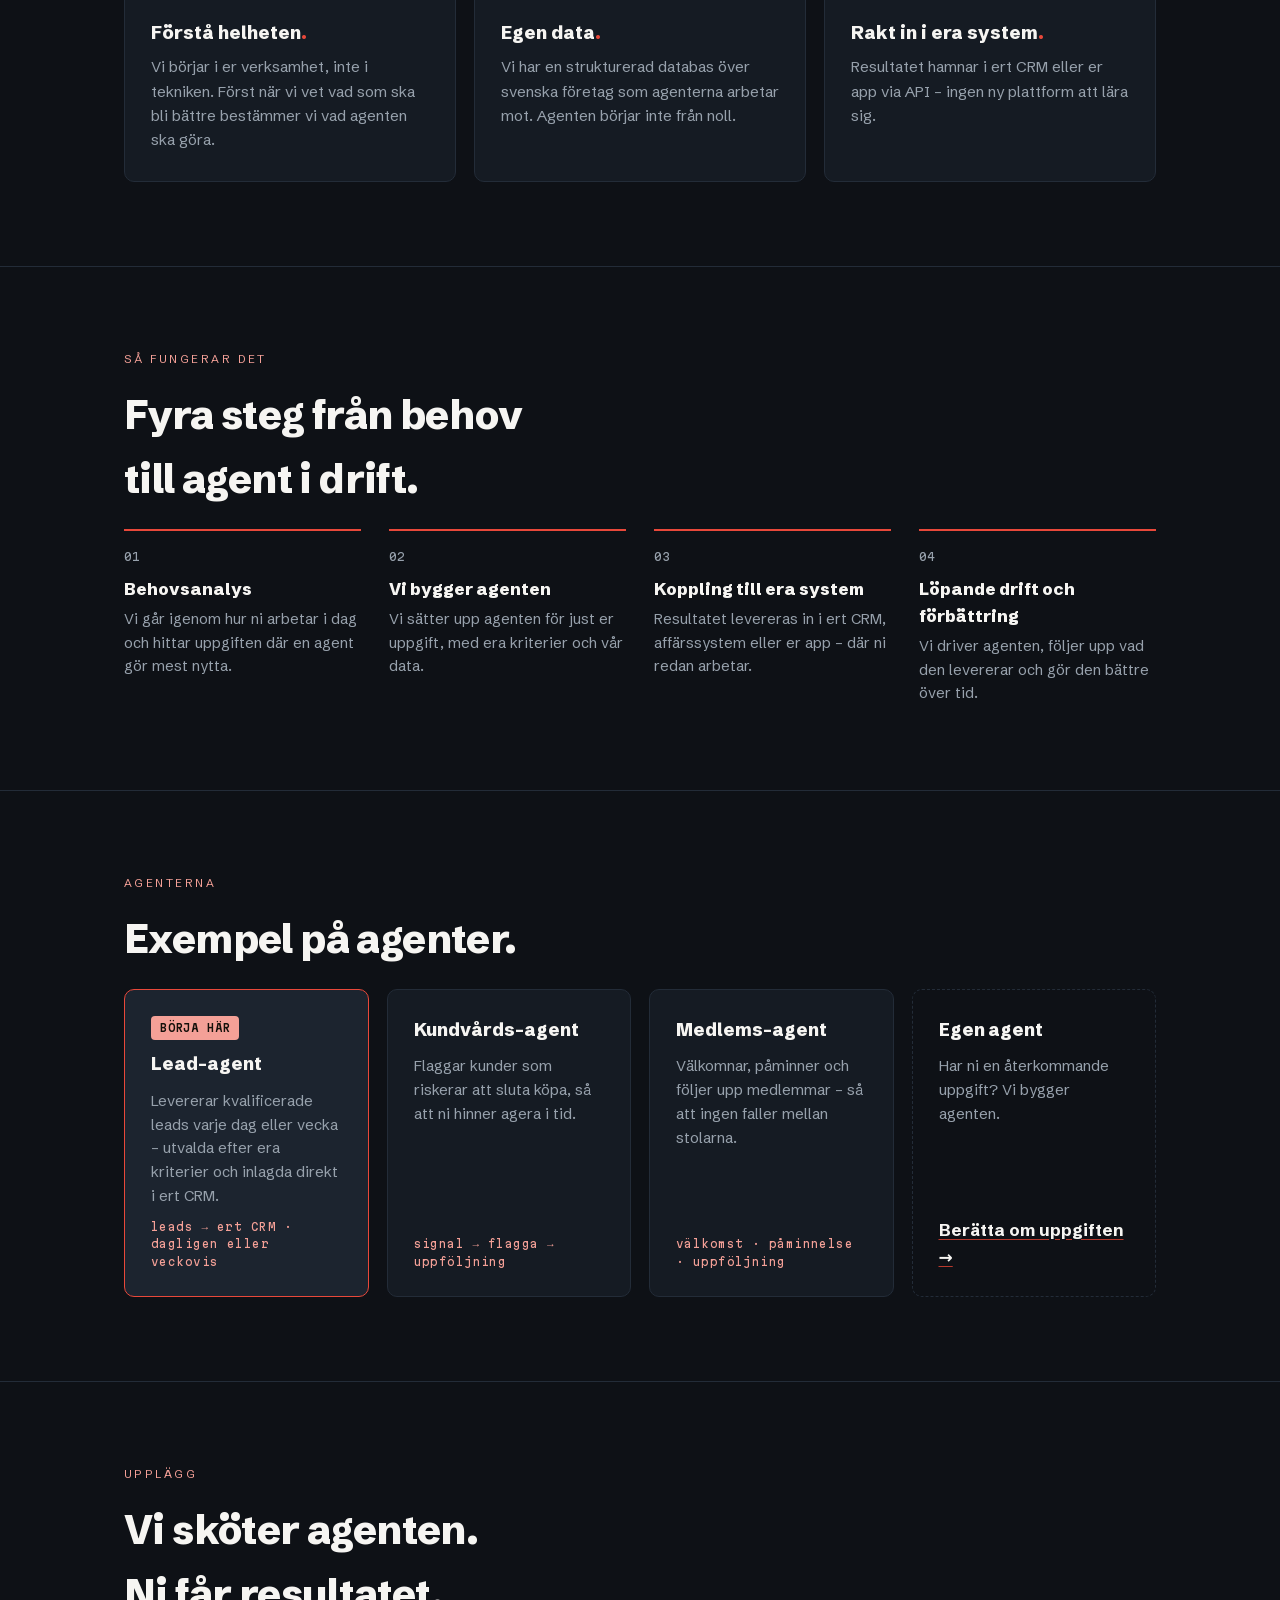
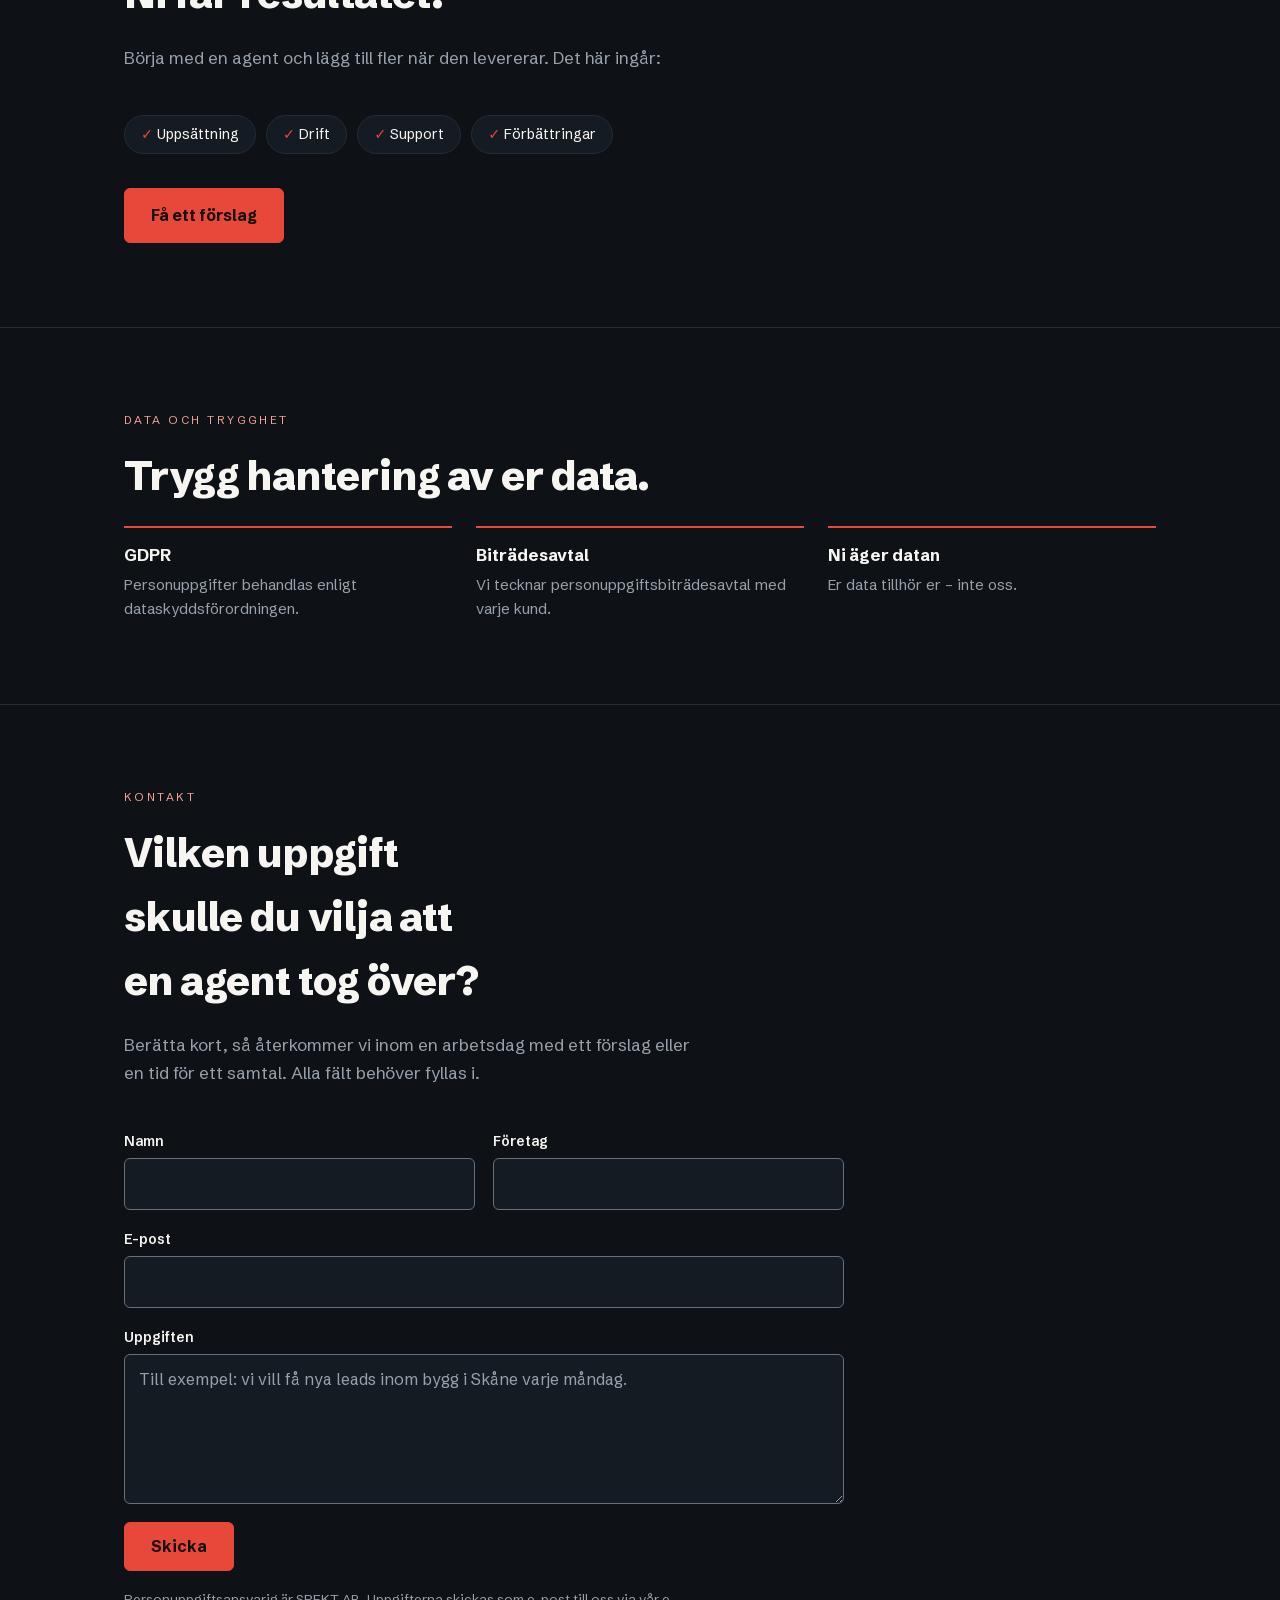
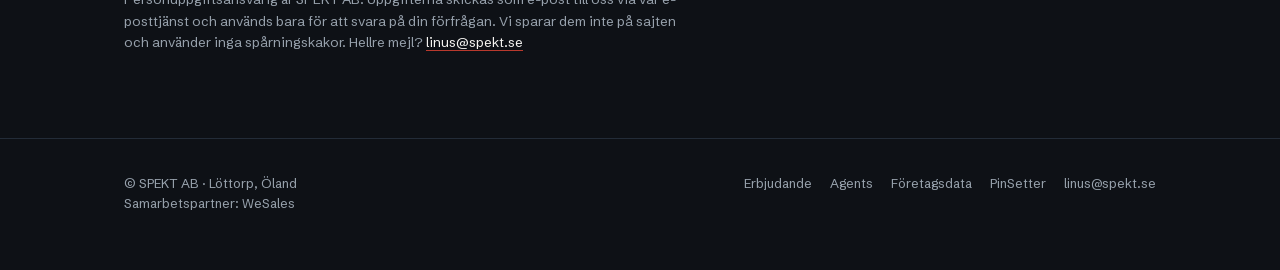
==== commit b1e58b0e: "Agents: prismodellen nämns inte längre "Månadsabonnemang per agent" bort på alla tre ställen: - hjäl" ====
--- a/agents.html
+++ b/agents.html
@@ -84,7 +84,7 @@
   <div class="bevisrad mono in">
     <span><b>Löpande</b>varje dag eller vecka</span>
     <span><b>Dina system</b>CRM, affärssystem eller app</span>
-    <span><b>Per agent</b>månadsabonnemang</span>
+    <span><b>Drift ingår</b>support och förbättringar</span>
     <span><b>GDPR</b>biträdesavtal tecknas</span>
   </div>
 </section>
@@ -173,9 +173,9 @@
 
 <section class="block" id="modell">
   <div class="yta">
-    <div class="blockoga">Affärsmodell</div>
-    <h2>Ett månadsabonnemang per agent.</h2>
-    <p class="blockingress">Börja med en agent och lägg till fler när den levererar. I abonnemanget ingår:</p>
+    <div class="blockoga">Upplägg</div>
+    <h2>Vi sköter agenten. Ni får resultatet.</h2>
+    <p class="blockingress">Börja med en agent och lägg till fler när den levererar. Det här ingår:</p>
     <ul class="chips in">
       <li>Uppsättning</li>
       <li>Drift</li>
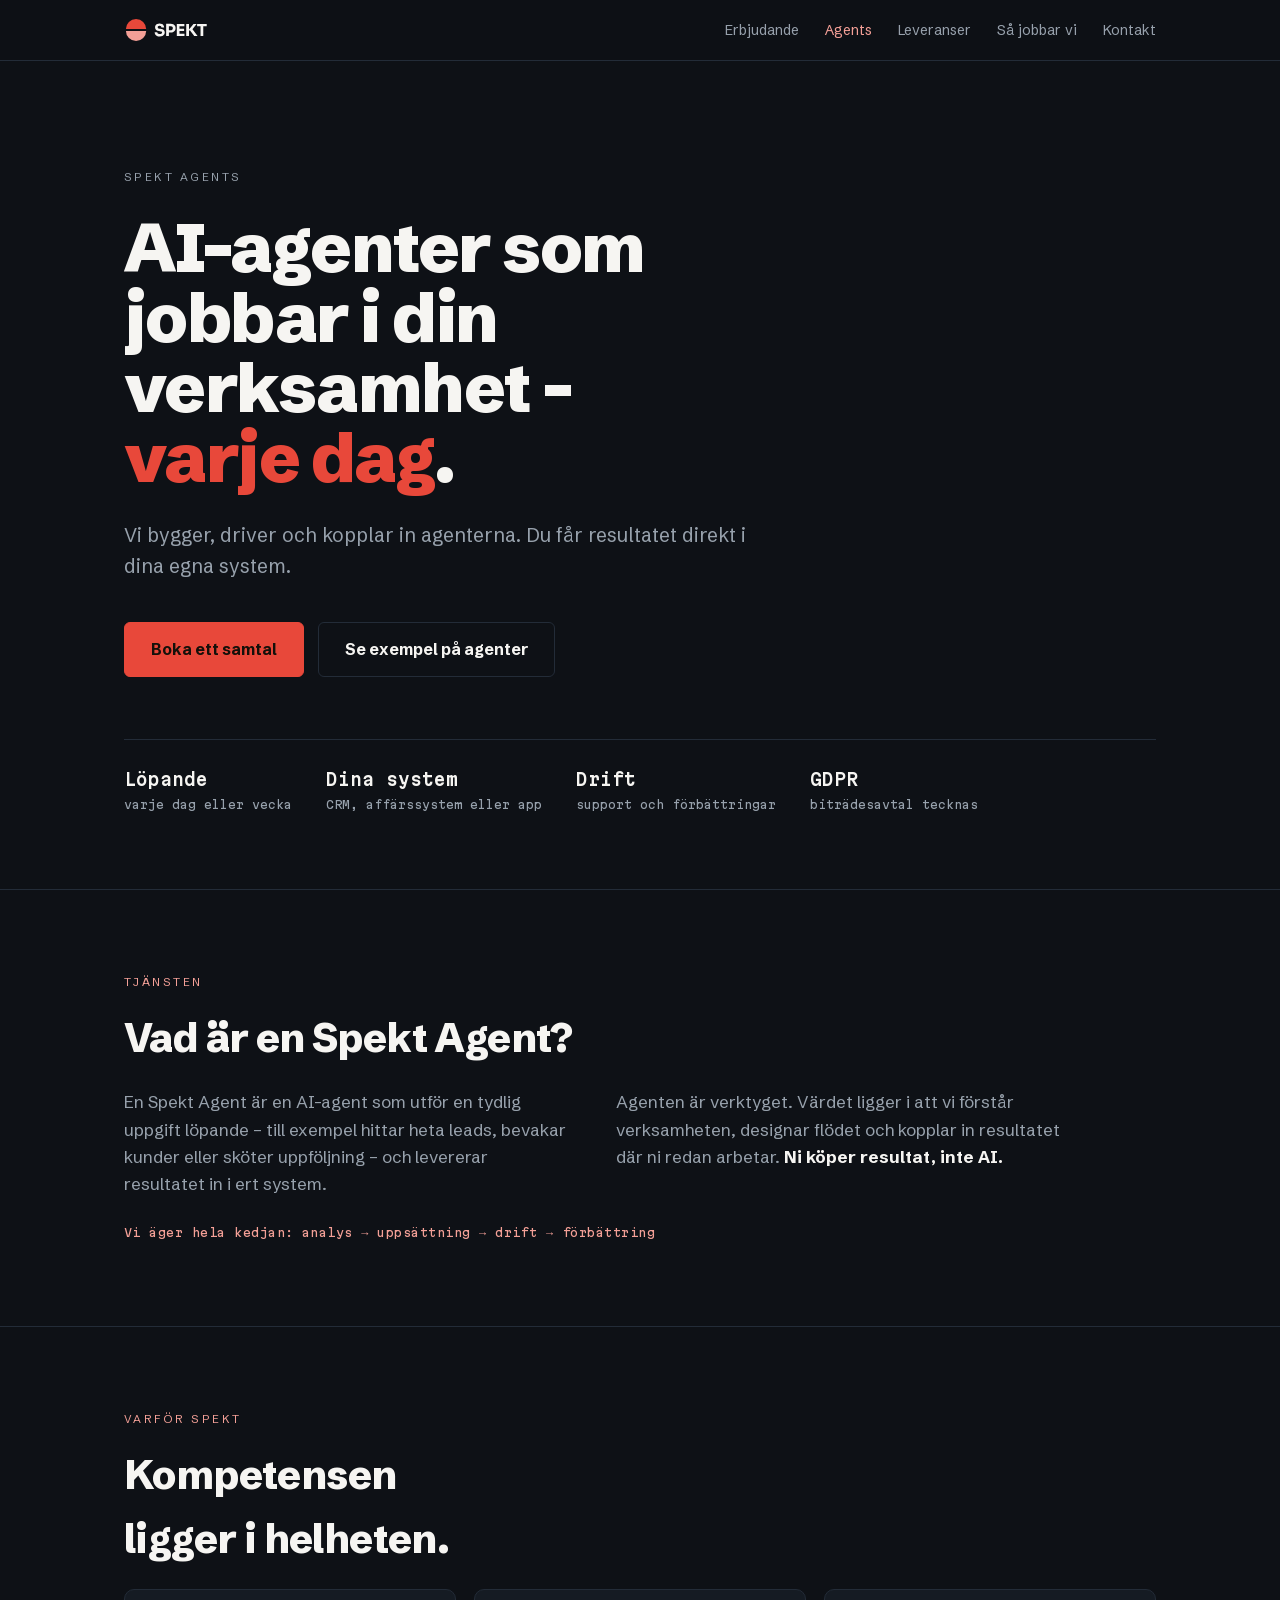
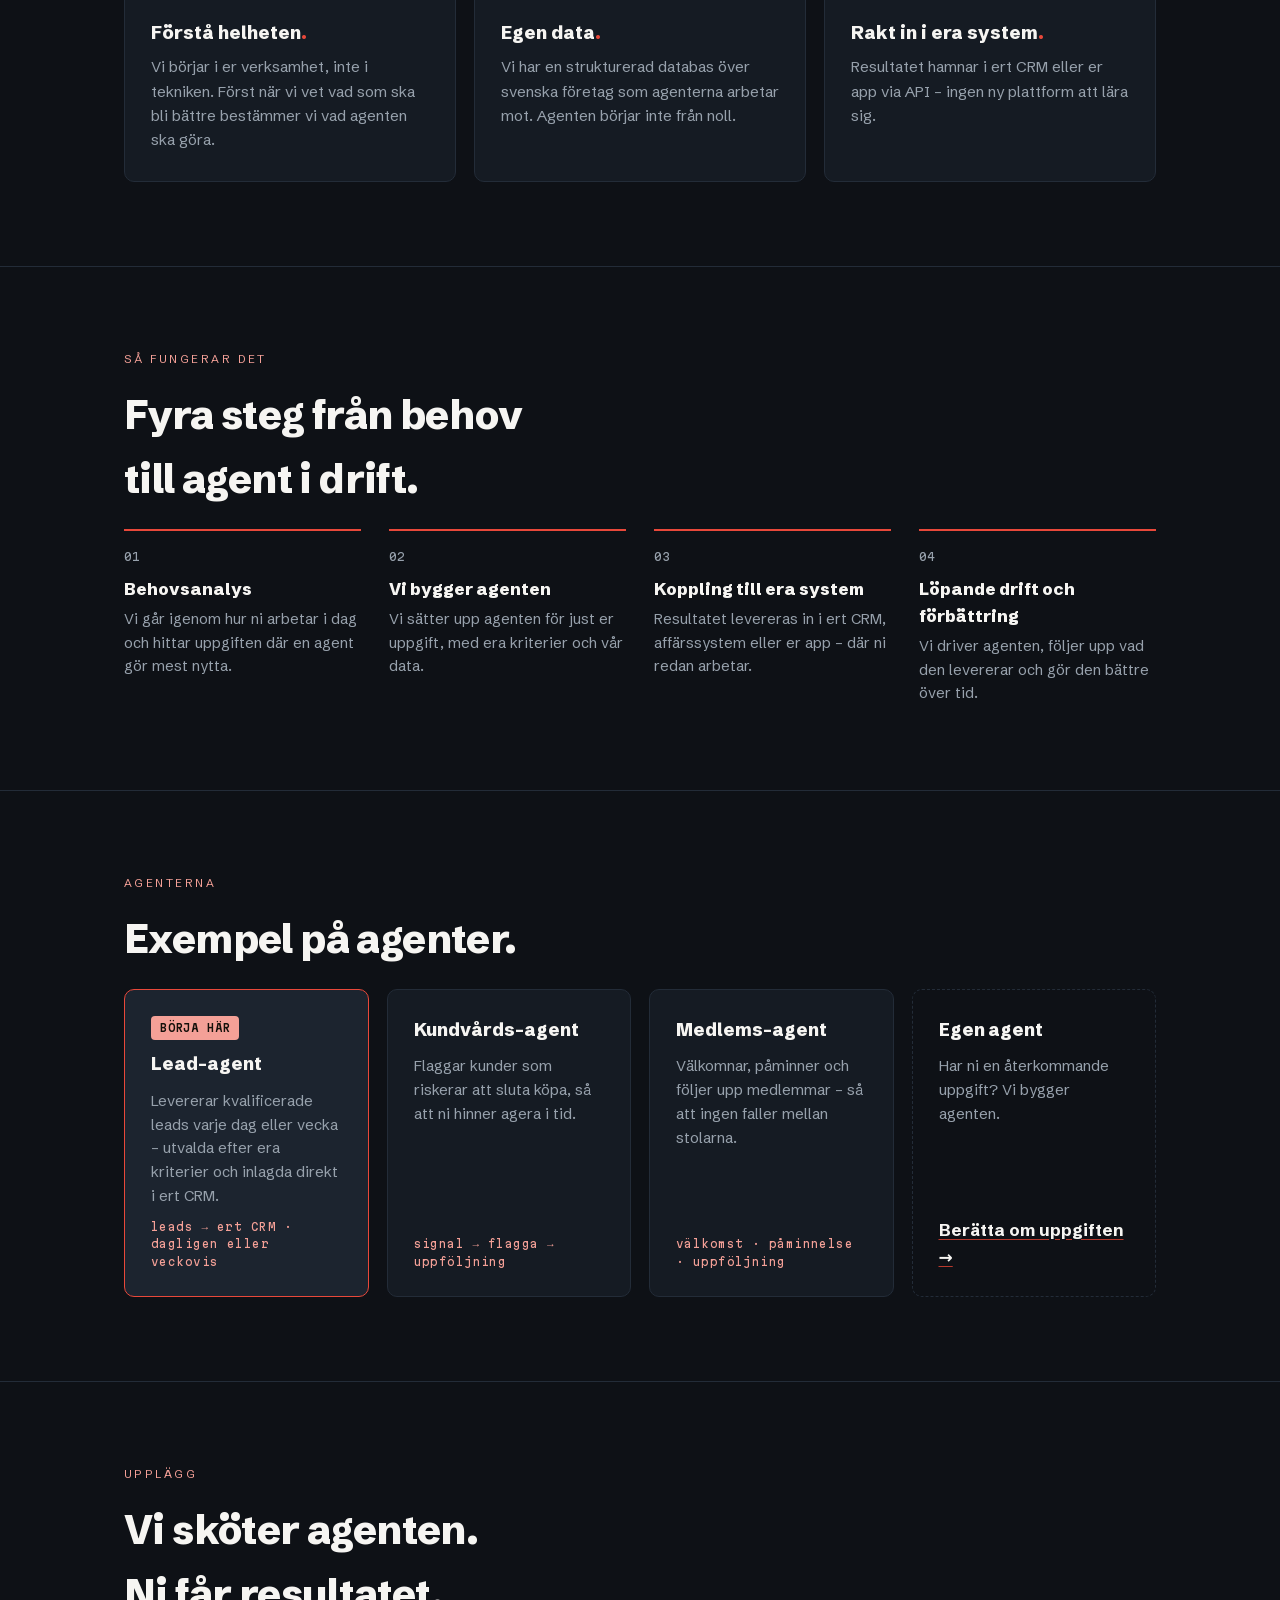
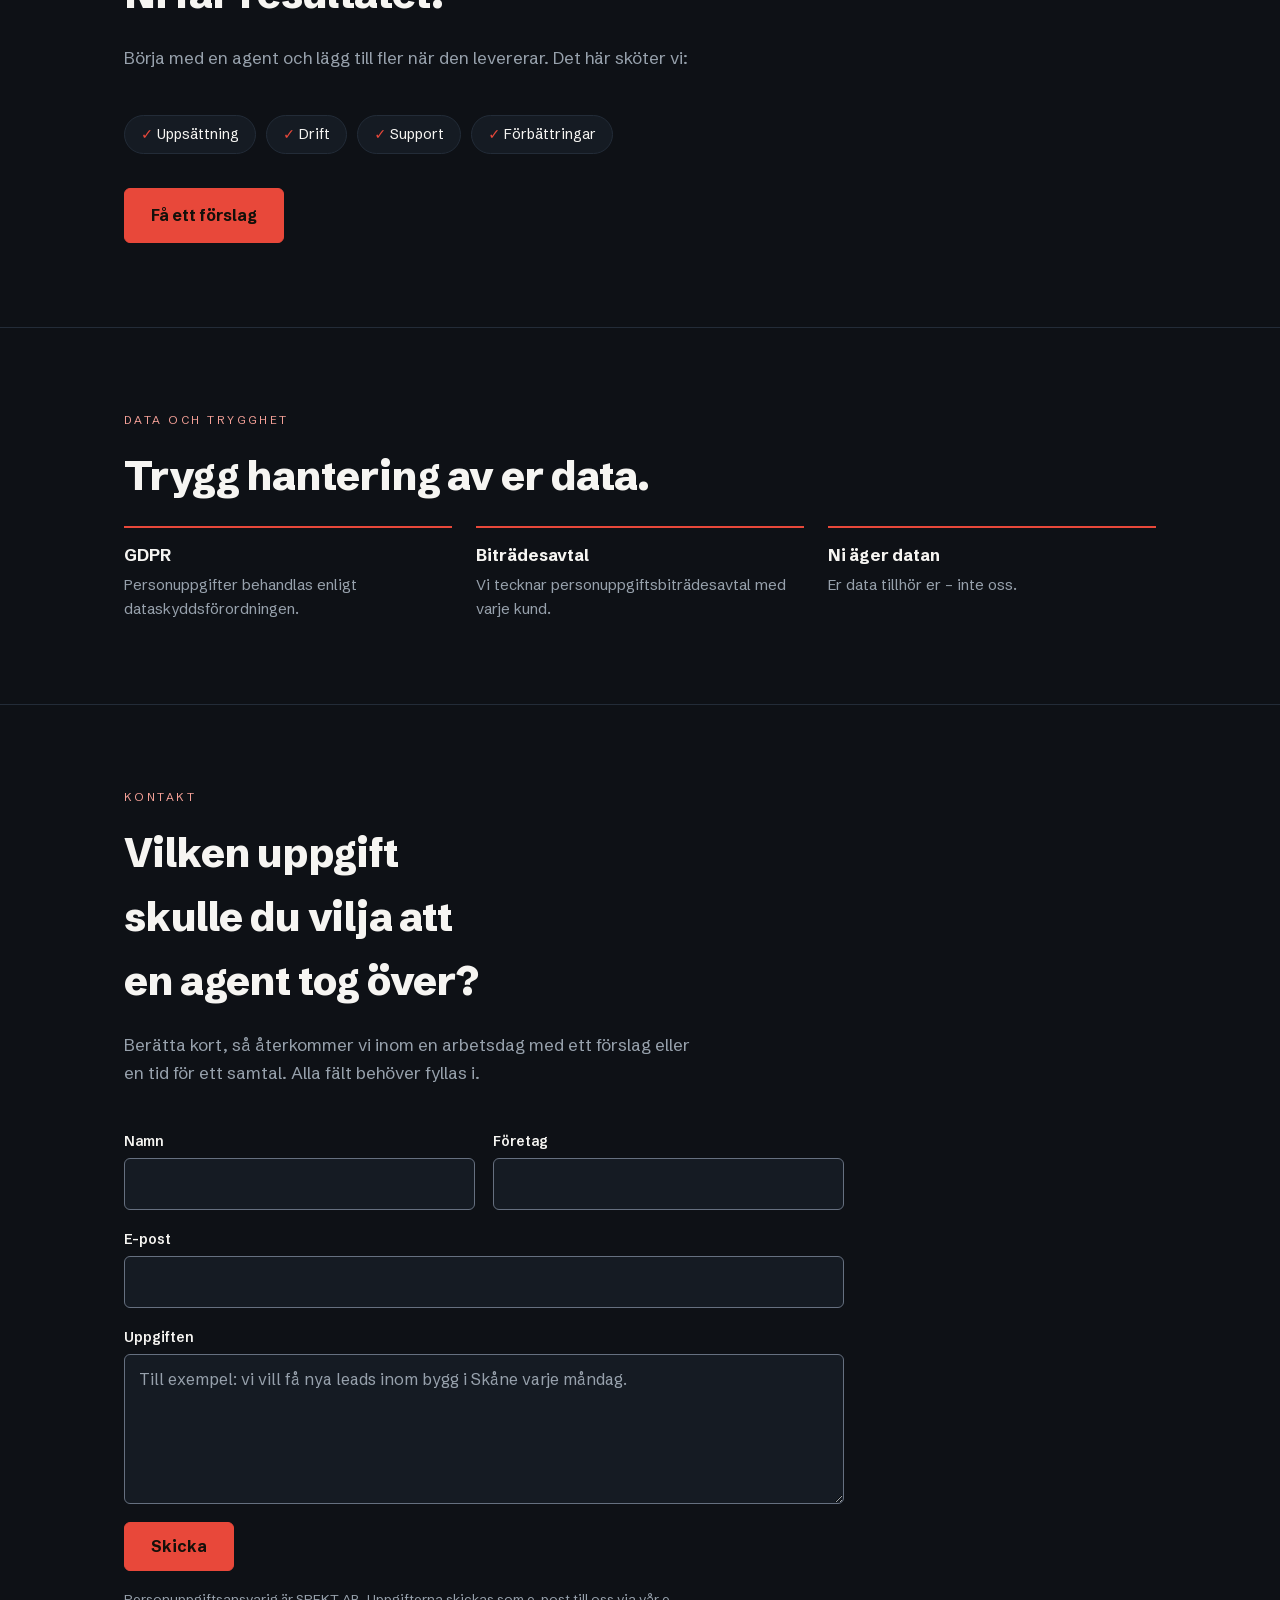
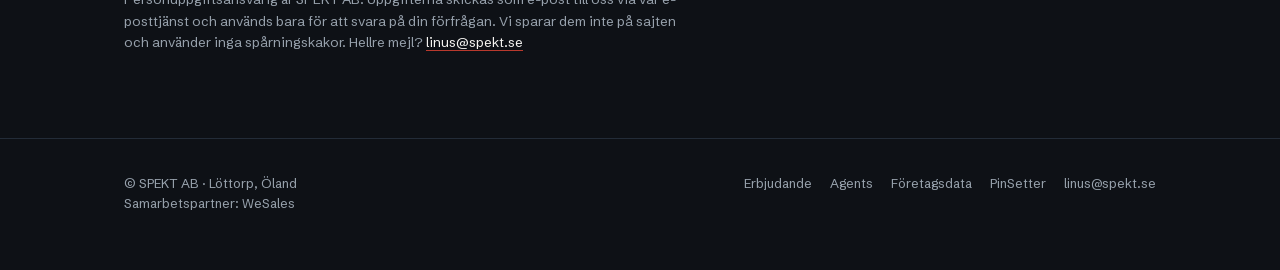
==== commit f847af08: "Agents: inget "ingår" heller – det antydde pris Granskningen: "Drift och förbättring ingår" under st" ====
--- a/agents.html
+++ b/agents.html
@@ -84,7 +84,7 @@
   <div class="bevisrad mono in">
     <span><b>Löpande</b>varje dag eller vecka</span>
     <span><b>Dina system</b>CRM, affärssystem eller app</span>
-    <span><b>Drift ingår</b>support och förbättringar</span>
+    <span><b>Drift</b>support och förbättringar</span>
     <span><b>GDPR</b>biträdesavtal tecknas</span>
   </div>
 </section>
@@ -175,7 +175,7 @@
   <div class="yta">
     <div class="blockoga">Upplägg</div>
     <h2>Vi sköter agenten. Ni får resultatet.</h2>
-    <p class="blockingress">Börja med en agent och lägg till fler när den levererar. Det här ingår:</p>
+    <p class="blockingress">Börja med en agent och lägg till fler när den levererar. Det här sköter vi:</p>
     <ul class="chips in">
       <li>Uppsättning</li>
       <li>Drift</li>
